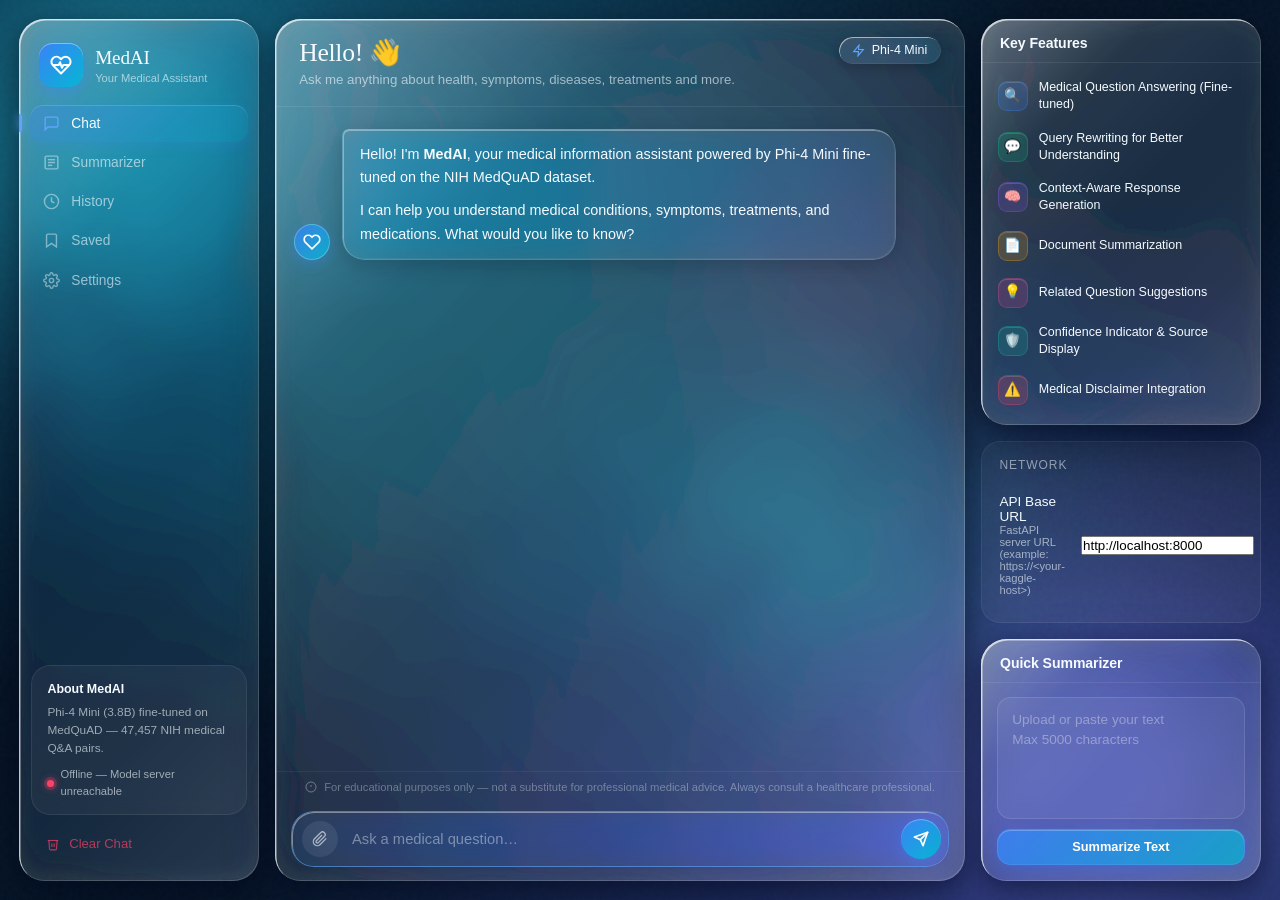
==== index.html @ 7808db63 "Add MedAI medical chatbot frontend & backend Add complete Medical QA chatbot stack: a Flask backend " ====
<!DOCTYPE html>
<html lang="en">
<head>
  <meta charset="UTF-8" />
  <meta name="viewport" content="width=device-width, initial-scale=1.0" />
  <title>MedAI — Medical QA Chatbot</title>

  <link rel="preconnect" href="https://fonts.googleapis.com">
  <link rel="preconnect" href="https://fonts.gstatic.com" crossorigin>

  <link rel="stylesheet" href="styles.css" />
</head>
<body>

  <!-- ═══ ANIMATED BIOLOGY BACKGROUND ═══ -->
  <div class="bio-background">
    <div class="bio-image"></div>
    <div class="bio-gradient"></div>
    <div class="bio-blob bio-blob--1"></div>
    <div class="bio-blob bio-blob--2"></div>
    <div class="bio-blob bio-blob--3"></div>
    <div class="bio-blob bio-blob--4"></div>
    <div class="bio-grain"></div>
  </div>

  <!-- ═══ SVG FILTERS FOR LIQUID GLASS ═══ -->
  <svg class="lg-svg-defs" xmlns="http://www.w3.org/2000/svg">
    <defs>
      <!-- Main liquid glass distortion: heavy refraction at edges -->
      <filter id="lg-distort" x="0%" y="0%" width="100%" height="100%">
        <feTurbulence type="fractalNoise" baseFrequency="0.008 0.008" numOctaves="2" seed="92" result="turbulence"/>
        <feGaussianBlur in="turbulence" stdDeviation="2" result="softMap"/>
        <feDisplacementMap
          in="SourceGraphic" in2="softMap"
          scale="70" xChannelSelector="R" yChannelSelector="G"/>
      </filter>

      <!-- Lighter distortion for smaller cards -->
      <filter id="lg-distort-soft" x="0%" y="0%" width="100%" height="100%">
        <feTurbulence type="fractalNoise" baseFrequency="0.012" numOctaves="2" seed="34" result="turb"/>
        <feGaussianBlur in="turb" stdDeviation="3" result="softMap"/>
        <feDisplacementMap
          in="SourceGraphic" in2="softMap"
          scale="40" xChannelSelector="R" yChannelSelector="G"/>
      </filter>
    </defs>
  </svg>

  <!-- ═══ APP SHELL ═══ -->
  <div class="app">

    <!-- ═══ SIDEBAR ═══ -->
    <aside class="lg-card lg-card--dark sidebar">
      <div class="lg-card__filter"></div>
      <div class="lg-card__tint"></div>
      <div class="lg-card__shine"></div>
      <div class="lg-card__edge"></div>

      <div class="lg-card__content sidebar__inner">
        <div class="sidebar__brand">
          <div class="sidebar__brand-icon">
            <svg viewBox="0 0 24 24" fill="none" stroke="currentColor" stroke-width="2.2" stroke-linecap="round" stroke-linejoin="round">
              <path d="M20.84 4.61a5.5 5.5 0 0 0-7.78 0L12 5.67l-1.06-1.06a5.5 5.5 0 0 0-7.78 7.78l1.06 1.06L12 21.23l7.78-7.78 1.06-1.06a5.5 5.5 0 0 0 0-7.78z"/>
              <path d="M3.5 12h6L11 9l2 6 1.5-3h6"/>
            </svg>
          </div>
          <div class="sidebar__brand-text">
            <div class="sidebar__brand-name">MedAI</div>
            <div class="sidebar__brand-sub">Your Medical Assistant</div>
          </div>
        </div>

        <nav class="sidebar__nav">
          <div class="nav-item active" data-tab="chat">
            <svg viewBox="0 0 24 24" fill="none" stroke="currentColor" stroke-width="2"><path d="M21 15a2 2 0 0 1-2 2H7l-4 4V5a2 2 0 0 1 2-2h14a2 2 0 0 1 2 2z"/></svg>
            <span>Chat</span>
          </div>
          <div class="nav-item" data-tab="summarizer">
            <svg viewBox="0 0 24 24" fill="none" stroke="currentColor" stroke-width="2"><rect x="3" y="3" width="18" height="18" rx="2"/><line x1="7" y1="8" x2="17" y2="8"/><line x1="7" y1="12" x2="17" y2="12"/><line x1="7" y1="16" x2="13" y2="16"/></svg>
            <span>Summarizer</span>
          </div>
          <div class="nav-item" data-tab="history">
            <svg viewBox="0 0 24 24" fill="none" stroke="currentColor" stroke-width="2"><circle cx="12" cy="12" r="10"/><polyline points="12 6 12 12 16 14"/></svg>
            <span>History</span>
          </div>
          <div class="nav-item" data-action="save">
            <svg viewBox="0 0 24 24" fill="none" stroke="currentColor" stroke-width="2"><path d="M19 21l-7-5-7 5V5a2 2 0 0 1 2-2h10a2 2 0 0 1 2 2z"/></svg>
            <span>Saved</span>
          </div>
          <div class="nav-item" data-tab="settings">
            <svg viewBox="0 0 24 24" fill="none" stroke="currentColor" stroke-width="2"><circle cx="12" cy="12" r="3"/><path d="M19.4 15a1.65 1.65 0 0 0 .33 1.82l.06.06a2 2 0 0 1 0 2.83 2 2 0 0 1-2.83 0l-.06-.06a1.65 1.65 0 0 0-1.82-.33 1.65 1.65 0 0 0-1 1.51V21a2 2 0 0 1-2 2 2 2 0 0 1-2-2v-.09A1.65 1.65 0 0 0 9 19.4a1.65 1.65 0 0 0-1.82.33l-.06.06a2 2 0 0 1-2.83 0 2 2 0 0 1 0-2.83l.06-.06a1.65 1.65 0 0 0 .33-1.82 1.65 1.65 0 0 0-1.51-1H3a2 2 0 0 1-2-2 2 2 0 0 1 2-2h.09A1.65 1.65 0 0 0 4.6 9a1.65 1.65 0 0 0-.33-1.82l-.06-.06a2 2 0 0 1 0-2.83 2 2 0 0 1 2.83 0l.06.06a1.65 1.65 0 0 0 1.82.33H9a1.65 1.65 0 0 0 1-1.51V3a2 2 0 0 1 2-2 2 2 0 0 1 2 2v.09a1.65 1.65 0 0 0 1 1.51 1.65 1.65 0 0 0 1.82-.33l.06-.06a2 2 0 0 1 2.83 0 2 2 0 0 1 0 2.83l-.06.06a1.65 1.65 0 0 0-.33 1.82V9a1.65 1.65 0 0 0 1.51 1H21a2 2 0 0 1 2 2 2 2 0 0 1-2 2h-.09a1.65 1.65 0 0 0-1.51 1z"/></svg>
            <span>Settings</span>
          </div>
        </nav>

        <div class="sidebar__about">
          <div class="sidebar__about-title">About MedAI</div>
          <div class="sidebar__about-body">
            Phi-4 Mini (3.8B) fine-tuned on MedQuAD — 47,457 NIH medical Q&amp;A pairs.
          </div>
          <div class="sidebar__status">
            <span class="status-dot" id="status-dot"></span>
            <span id="status-text">Connecting…</span>
          </div>
        </div>

        <button class="sidebar__clear" data-action="clear">
          <svg viewBox="0 0 24 24" fill="none" stroke="currentColor" stroke-width="2"><polyline points="3 6 5 6 21 6"/><path d="M19 6l-1 14a2 2 0 0 1-2 2H8a2 2 0 0 1-2-2L5 6"/><path d="M10 11v6M14 11v6"/></svg>
          <span>Clear Chat</span>
        </button>
      </div>
    </aside>

    <!-- ═══ MAIN CHAT AREA ═══ -->
    <main class="lg-card chat-area">
      <div class="lg-card__filter"></div>
      <div class="lg-card__tint"></div>
      <div class="lg-card__shine"></div>
      <div class="lg-card__edge"></div>

      <div class="lg-card__content tab-panels">

        <!-- CHAT TAB -->
        <section class="tab-panel active" id="tab-chat">
          <header class="chat-header">
            <div class="chat-header__row">
              <div>
                <h1 class="chat-header__title">Hello! <span class="wave">👋</span></h1>
                <p class="chat-header__sub">Ask me anything about health, symptoms, diseases, treatments and more.</p>
              </div>
              <div class="chat-header__model lg-pill">
                <div class="lg-pill__filter"></div>
                <div class="lg-pill__tint"></div>
                <div class="lg-pill__shine"></div>
                <div class="lg-pill__content">
                  <svg viewBox="0 0 24 24" fill="none" stroke="currentColor" stroke-width="2"><polygon points="13 2 3 14 12 14 11 22 21 10 12 10 13 2"/></svg>
                  Phi-4 Mini
                </div>
              </div>
            </div>
          </header>

          <div class="chat-messages" id="chat-messages">
            <div class="msg msg--ai">
              <div class="msg__avatar">
                <svg viewBox="0 0 24 24" fill="none" stroke="currentColor" stroke-width="2.2" stroke-linecap="round" stroke-linejoin="round">
                  <path d="M20.84 4.61a5.5 5.5 0 0 0-7.78 0L12 5.67l-1.06-1.06a5.5 5.5 0 0 0-7.78 7.78l1.06 1.06L12 21.23l7.78-7.78 1.06-1.06a5.5 5.5 0 0 0 0-7.78z"/>
                </svg>
              </div>
              <div class="msg__bubble">
                <div class="msg__bubble-inner">
                  <p>Hello! I'm <strong>MedAI</strong>, your medical information assistant powered by Phi-4 Mini fine-tuned on the NIH MedQuAD dataset.</p>
                  <p>I can help you understand medical conditions, symptoms, treatments, and medications. What would you like to know?</p>
                </div>
              </div>
            </div>
          </div>

          <div class="chat-disclaimer">
            <svg viewBox="0 0 24 24" fill="none" stroke="currentColor" stroke-width="2"><circle cx="12" cy="12" r="10"/><line x1="12" y1="8" x2="12" y2="12"/><line x1="12" y1="16" x2="12.01" y2="16"/></svg>
            For educational purposes only — not a substitute for professional medical advice. Always consult a healthcare professional.
          </div>

          <div class="chat-input-area">
            <div class="lg-input">
              <div class="lg-input__filter"></div>
              <div class="lg-input__tint"></div>
              <div class="lg-input__shine"></div>
              <div class="lg-input__content">
                <button class="attach-btn" title="Attach">
                  <svg viewBox="0 0 24 24" fill="none" stroke="currentColor" stroke-width="2"><path d="M21.44 11.05l-9.19 9.19a6 6 0 0 1-8.49-8.49l9.19-9.19a4 4 0 0 1 5.66 5.66l-9.2 9.19a2 2 0 0 1-2.83-2.83l8.49-8.48"/></svg>
                </button>
                <textarea id="chat-input" rows="1" placeholder="Ask a medical question…"></textarea>
                <button class="send-btn" id="send-btn" title="Send">
                  <svg viewBox="0 0 24 24" fill="none" stroke="currentColor" stroke-width="2.5" stroke-linecap="round" stroke-linejoin="round"><line x1="22" y1="2" x2="11" y2="13"/><polygon points="22 2 15 22 11 13 2 9 22 2"/></svg>
                </button>
              </div>
            </div>
          </div>
        </section>

        <!-- SUMMARIZER TAB -->
        <section class="tab-panel" id="tab-summarizer">
          <header class="chat-header">
            <h1 class="chat-header__title">Document Summarizer</span></h1>
            <p class="chat-header__sub">Paste medical text below and get a concise summary.</p>
          </header>
          <div class="summarizer-body">
            <div class="summarizer-drop">
              <svg viewBox="0 0 24 24" fill="none" stroke="currentColor" stroke-width="1.5"><polyline points="16 16 12 12 8 16"/><line x1="12" y1="12" x2="12" y2="21"/><path d="M20.39 18.39A5 5 0 0 0 18 9h-1.26A8 8 0 1 0 3 16.3"/></svg>
              <p>Paste or type your medical text</p>
              <span>Max 5000 characters</span>
            </div>
            <textarea id="sum-input" rows="8" placeholder="Paste medical text here…"></textarea>
            <button class="sum-btn" id="sum-btn">Summarize Text</button>
            <div class="sum-result" id="sum-result">
              <div class="sum-result__label">Summary</div>
              <div id="sum-result-text"></div>
            </div>
          </div>
        </section>

        <!-- HISTORY TAB -->
        <section class="tab-panel" id="tab-history">
          <header class="chat-header">
            <h1 class="chat-header__title">Chat History</span></h1>
            <p class="chat-header__sub">Your recent medical questions.</p>
          </header>
          <div class="history-panel" id="history-panel">
            <div class="history-empty">No history yet. Ask a question to get started!</div>
          </div>
        </section>

       <section class="tab-panel" id="tab-settings">
  <header class="chat-header">
    <h1 class="chat-header__title">Settings</h1>
    <p class="chat-header__sub">Customize your MedAI experience.</p>
  </header>

  <div class="settings-body">

    <!-- APPEARANCE -->
    <div class="settings-group">
      <div class="settings-group__title">Appearance</div>

      <div class="setting-row">
        <div>
          <div class="setting-label">Theme Mode</div>
          <div class="setting-desc">Light / Dark</div>
        </div>
        <select id="theme-select">
  <option value="dark">Dark</option>
  <option value="light">Light</option>
</select>
      </div>

      <div class="setting-row">
        <div>
          <div class="setting-label">Glass Intensity</div>
          <div class="setting-desc">Adjust blur & transparency</div>
        </div>
        <input type="range" id="glass-slider" min="5" max="40" value="18">
      </div>
    </div>

    <!-- CHAT -->
    <div class="settings-group">
      <div class="settings-group__title">Chat</div>


      <div class="setting-row">
        <div class="setting-label">Show Confidence Score</div>
        <input type="checkbox" id="show-confidence" checked>
      </div>
    </div>

    <!-- MODEL -->
    <div class="settings-group">
      <div class="settings-group__title">Model</div>

      <div class="setting-row">
        <div>
          <div class="setting-label">Model Mode</div>
          <!-- <div class="setting-desc">Demo vs Fine-tuned</div> -->
        </div>
        <select id="model-mode">
          <option>Phi-4 Mini</option>
          <option disabled>Advanced Model (Soon)</option>
        </select>
      </div>
    </div>

    <!-- SYSTEM -->
    <div class="settings-group">
      <div class="settings-group__title">System</div>

      <div class="setting-row">
        <div class="setting-label">Clear Chat History</div>
        <button id="clear-history-btn">Clear</button>
      </div>

      <div class="setting-row">
        <div class="setting-label">Reset Settings</div>
        <button id="reset-settings-btn">Reset</button>
      </div>
    </div>

  </div>
</section>

    </main>

    <!-- ═══ RIGHT PANEL ═══ -->
    <aside class="right-panel">

      <div class="lg-card features-card">
        <div class="lg-card__filter"></div>
        <div class="lg-card__tint"></div>
        <div class="lg-card__shine"></div>
        <div class="lg-card__edge"></div>

        <div class="lg-card__content">
          <div class="card-title">Key Features</div>
          <div class="features-list">
            <div class="feature-item"><div class="feature-icon" style="--c:59,130,246">🔍</div><span>Medical Question Answering (Fine-tuned)</span></div>
            <div class="feature-item"><div class="feature-icon" style="--c:16,185,129">💬</div><span>Query Rewriting for Better Understanding</span></div>
            <div class="feature-item"><div class="feature-icon" style="--c:139,92,246">🧠</div><span>Context-Aware Response Generation</span></div>
            <div class="feature-item"><div class="feature-icon" style="--c:245,158,11">📄</div><span>Document Summarization</span></div>
            <div class="feature-item"><div class="feature-icon" style="--c:236,72,153">💡</div><span>Related Question Suggestions</span></div>
            <div class="feature-item"><div class="feature-icon" style="--c:20,184,166">🛡️</div><span>Confidence Indicator &amp; Source Display</span></div>
            <div class="feature-item"><div class="feature-icon" style="--c:251,66,104">⚠️</div><span>Medical Disclaimer Integration</span></div>
          </div>
        </div>
      </div>

      <!-- NETWORK -->
      <div class="settings-group">
        <div class="settings-group__title">Network</div>

        <div class="setting-row">
          <div>
            <div class="setting-label">API Base URL</div>
            <div class="setting-desc">FastAPI server URL (example: https://&lt;your-kaggle-host&gt;)</div>
          </div>
            <input type="text" id="api-base-input" placeholder="http://localhost:8000">
        </div>
      </div>

      <div class="lg-card summarizer-card">
        <div class="lg-card__filter"></div>
        <div class="lg-card__tint"></div>
        <div class="lg-card__shine"></div>
        <div class="lg-card__edge"></div>

        <div class="lg-card__content">
          <div class="card-title"> Quick Summarizer</div>
          <div class="summarizer-mini">
            <textarea id="right-sum-input" rows="5" placeholder="Upload or paste your text&#10;Max 5000 characters"></textarea>
            <button class="sum-btn sum-btn--small" id="right-sum-btn">Summarize Text</button>
            <div id="right-sum-result" class="sum-result">
              <div class="sum-result__label">Summary</div>
              <div id="right-sum-result-text"></div>
            </div>
          </div>
        </div>
      </div>

    </aside>

  </div>

  <!-- Toast notifications -->
  <div class="toast" id="toast"></div>

  <script src="script.js"></script>
</body>
</html>
---- styles.css ----
/* ═══════════════════════════════════════════════════════════════════════
   MedAI — Liquid Glass Stylesheet (iOS 26 inspired)
   ═══════════════════════════════════════════════════════════════════════ */

/* ───── DESIGN TOKENS ───── */
:root {
  /* Glass surfaces */
  --lg-tint:           rgba(255, 255, 255, 0.10);
  --lg-tint-strong:    rgba(255, 255, 255, 0.18);
  --lg-tint-dark:      rgba(255, 255, 255, 0.06);
  --lg-shine:          rgba(255, 255, 255, 0.65);
  --lg-shine-soft:     rgba(255, 255, 255, 0.35);
  --lg-edge:           rgba(255, 255, 255, 0.18);

  /* Typography */
  --lg-text:        #f5fbff;
  --lg-text-muted:  rgba(245, 251, 255, 0.6);
  --lg-text-faint:  rgba(245, 251, 255, 0.35);

  /* Accents */
  --lg-blue:        #3b82f6;
  --lg-cyan:        #06b6d4;
  --lg-blue-bright: #60a5fa;
  --lg-green:       #34d399;
  --lg-red:         #fb4268;
  --user-bubble:    rgba(59, 130, 246, 0.85);

  /* Geometry */
  --radius-lg: 1.6rem;
  --radius:    1.2rem;
  --radius-sm: 0.85rem;
  --radius-xs: 0.55rem;

   --blur: 10px;

  /* Shadows */
  --shadow-deep: 0 20px 50px rgba(0, 10, 30, 0.45),
                 0 6px 20px  rgba(0, 10, 30, 0.30);
  --shadow:      0 8px 28px  rgba(0, 10, 30, 0.30),
                 0 2px 8px   rgba(0, 10, 30, 0.20);

  /* Fonts */
--font: -apple-system, BlinkMacSystemFont, "San Francisco", "SF Pro Text", "SF Pro Display", "Segoe UI", Roboto, Helvetica, Arial, sans-serif;
--font-display: -apple-system, BlinkMacSystemFont, "SF Pro Display", "Segoe UI", serif;
}

* { box-sizing: border-box; margin: 0; padding: 0; }

html, body { height: 100%; }

body {
  font-family: var(--font);
  color: var(--lg-text);
  overflow: hidden;
  background: #03101e;
  -webkit-font-smoothing: antialiased;
  -moz-osx-font-smoothing: grayscale;
  display: flex;
  align-items: center;
  justify-content: center;
  padding: 1.2rem;
}

.lg-svg-defs { position: absolute; width: 0; height: 0; }

/* ═══════════════════════════════════════════════════════════════════════
   ANIMATED BIOLOGY BACKGROUND
   ═══════════════════════════════════════════════════════════════════════ */
.bio-background {
  position: fixed;
  inset: 0;
  z-index: -1;
  overflow: hidden;
}

/* Real biology image (DNA / microscopy) */
.bio-image {
  position: absolute; inset: -5%;
  background: url("https://images.unsplash.com/photo-1532187863486-abf9dbad1b69?q=80&w=2940&auto=format&fit=crop") center/cover no-repeat;
  filter: blur(2px) saturate(1.1) brightness(0.55);
  animation: bio-pan 30s ease-in-out infinite alternate;
  opacity: 0.85;
}

/* Multi-tone medical gradient overlay */
.bio-gradient {
  position: absolute; inset: 0;
  background:
    radial-gradient(ellipse at 20% 10%, rgba(34, 197, 246, 0.35), transparent 55%),
    radial-gradient(ellipse at 80% 90%, rgba(99, 102, 241, 0.40), transparent 55%),
    radial-gradient(ellipse at 50% 50%, rgba(20, 184, 166, 0.18), transparent 65%),
    linear-gradient(135deg, rgba(2, 14, 32, 0.55) 0%, rgba(5, 24, 50, 0.30) 50%, rgba(8, 30, 60, 0.55) 100%);
  mix-blend-mode: normal;
}

/* Floating bio-blobs (cells / molecules) */
.bio-blob {
  position: absolute;
  border-radius: 50%;
  filter: blur(80px);
  opacity: 0.55;
  mix-blend-mode: screen;
  will-change: transform;
}
.bio-blob--1 {
  width: 480px; height: 480px;
  background: radial-gradient(circle, #22d3ee 0%, transparent 70%);
  top: -10%; left: -10%;
  animation: blob-drift-1 22s ease-in-out infinite alternate;
}
.bio-blob--2 {
  width: 520px; height: 520px;
  background: radial-gradient(circle, #6366f1 0%, transparent 70%);
  bottom: -15%; right: -8%;
  animation: blob-drift-2 28s ease-in-out infinite alternate;
}
.bio-blob--3 {
  width: 360px; height: 360px;
  background: radial-gradient(circle, #14b8a6 0%, transparent 70%);
  top: 40%; left: 50%;
  animation: blob-drift-3 25s ease-in-out infinite alternate;
}
.bio-blob--4 {
  width: 280px; height: 280px;
  background: radial-gradient(circle, #ec4899 0%, transparent 70%);
  top: 15%; right: 25%;
  animation: blob-drift-4 32s ease-in-out infinite alternate;
  opacity: 0.35;
}

/* Subtle film grain */
.bio-grain {
  position: absolute; inset: 0;
  background-image: url("data:image/svg+xml;utf8,<svg xmlns='http://www.w3.org/2000/svg' viewBox='0 0 200 200'><filter id='n'><feTurbulence type='fractalNoise' baseFrequency='0.9' numOctaves='3'/><feColorMatrix values='0 0 0 0 1  0 0 0 0 1  0 0 0 0 1  0 0 0 0.4 0'/></filter><rect width='100%' height='100%' filter='url(%23n)'/></svg>");
  opacity: 0.10;
  mix-blend-mode: overlay;
  pointer-events: none;
}

/* Background animations */
@keyframes bio-pan {
  0%   { transform: scale(1.05) translate(0, 0); }
  50%  { transform: scale(1.10) translate(-2%, -1%); }
  100% { transform: scale(1.05) translate(2%, 1%); }
}
@keyframes blob-drift-1 {
  0%, 100% { transform: translate(0, 0) scale(1); }
  50%      { transform: translate(40vw, 30vh) scale(1.15); }
}
@keyframes blob-drift-2 {
  0%, 100% { transform: translate(0, 0) scale(1); }
  50%      { transform: translate(-30vw, -25vh) scale(0.85); }
}
@keyframes blob-drift-3 {
  0%, 100% { transform: translate(-50%, -50%) scale(1); }
  50%      { transform: translate(-30%, -70%) scale(1.2); }
}
@keyframes blob-drift-4 {
  0%, 100% { transform: translate(0, 0) scale(1); }
  50%      { transform: translate(-25vw, 35vh) scale(1.3); }
}

/* ═══════════════════════════════════════════════════════════════════════
   LIQUID GLASS PRIMITIVE — iOS 26 Style
   ═══════════════════════════════════════════════════════════════════════ */

/* Main glass card */
.lg-card {
  position: relative;
  border-radius: var(--radius-lg);
  isolation: isolate;
  box-shadow: var(--shadow-deep);
  transition: box-shadow .35s ease, transform .35s ease;
}

/* Layer 1: Refraction (backdrop-filter + SVG distortion) */
.lg-card__filter {
  position: absolute;
  inset: 0;
  z-index: 0;
  border-radius: inherit;
  overflow: hidden;
  backdrop-filter: blur(var(--blur)) saturate(120%);
  -webkit-backdrop-filter: blur(var(--blur)) saturate(120%);
  filter: url(#lg-distort);
}

/* Layer 2: Frosted tint */
.lg-card__tint {
  position: absolute;
  inset: 0;
  z-index: 1;
  border-radius: inherit;
  background: var(--lg-tint);
}

/* Layer 3: Specular highlight (the "wet" look) — top-left bright edge */
.lg-card__shine {
  position: absolute;
  inset: 0;
  z-index: 2;
  border-radius: inherit;
  pointer-events: none;
  box-shadow:
    inset  1.5px 1.5px 0    var(--lg-shine),
    inset -1px  -1px  0    rgba(255, 255, 255, 0.10),
    inset  0    0    25px  rgba(255, 255, 255, 0.08);
}
.lg-card__shine::before {
  content: '';
  position: absolute;
  inset: 0;
  border-radius: inherit;
  background: linear-gradient(
    135deg,
    rgba(255, 255, 255, 0.30) 0%,
    rgba(255, 255, 255, 0.05) 25%,
    transparent              50%,
    rgba(255, 255, 255, 0.02) 75%,
    rgba(255, 255, 255, 0.10) 100%
  );
  mix-blend-mode: overlay;
  pointer-events: none;
}

/* Layer 4: Hairline edge */
.lg-card__edge {
  position: absolute;
  inset: 0;
  z-index: 3;
  border-radius: inherit;
  pointer-events: none;
  border: 1px solid var(--lg-edge);
  border-top-color: rgba(255, 255, 255, 0.30);
  border-left-color: rgba(255, 255, 255, 0.22);
  border-right-color: rgba(255, 255, 255, 0.10);
  border-bottom-color: rgba(255, 255, 255, 0.08);
}

/* Layer 5: Content goes on top */
.lg-card__content {
  position: relative;
  z-index: 4;
  height: 100%;
  width: 100%;
}

/* Dark variant — sidebar */
.lg-card--dark .lg-card__tint  { background: var(--lg-tint-dark); }
.lg-card--dark .lg-card__filter {
  backdrop-filter: blur(var(--blur)) saturate(140%);
  -webkit-backdrop-filter: blur(var(--blur)) saturate(140%);
}

/* ───── Pill-shaped glass (model badge, etc.) ───── */
.lg-pill {
  position: relative;
  display: inline-flex;
  border-radius: 100px;
  isolation: isolate;
  overflow: hidden;
  box-shadow: 0 4px 12px rgba(0, 0, 0, 0.20);
}
.lg-pill__filter {
  position: absolute; inset: 0; z-index: 0;
  border-radius: inherit;
  backdrop-filter: blur(calc(var(--blur) * 1.4)) saturate(170%);
  -webkit-backdrop-filter: blur(calc(var(--blur) * 1.4)) saturate(170%);
  filter: url(#lg-distort-soft);
}
.lg-pill__tint   { position: absolute; inset: 0; z-index: 1; border-radius: inherit; background: var(--lg-tint); }
.lg-pill__shine  {
  position: absolute; inset: 0; z-index: 2; border-radius: inherit;
  pointer-events: none;
  box-shadow:
    inset  1px  1px  0 rgba(255, 255, 255, 0.55),
    inset -1px -1px 0 rgba(255, 255, 255, 0.06);
}
.lg-pill__content {
  position: relative; z-index: 3;
  display: flex; align-items: center; gap: 0.4rem;
  padding: 0.4rem 0.85rem;
  font-size: 0.78rem; font-weight: 500;
}
.lg-pill__content svg { width: 13px; height: 13px; color: var(--lg-blue-bright); }

/* ───── Input field with glass ───── */
.lg-input {
  position: relative;
  border-radius: 1.4rem;
  isolation: isolate;
  overflow: hidden;
}
.lg-input__filter {
  position: absolute; inset: 0; z-index: 0; border-radius: inherit;
  backdrop-filter: blur(var(--blur)) saturate(160%);
  -webkit-backdrop-filter: blur(var(--blur)) saturate(160%);
}
.lg-input__tint   { position: absolute; inset: 0; z-index: 1; border-radius: inherit; background: rgba(255,255,255,0.06); }
.lg-input__shine  {
  position: absolute; inset: 0; z-index: 2; border-radius: inherit;
  pointer-events: none;
  border: 1px solid rgba(255, 255, 255, 0.15);
  border-top-color: rgba(255, 255, 255, 0.30);
  box-shadow:
    inset  1px  1px  0 rgba(255, 255, 255, 0.30),
    inset -1px -1px 0 rgba(255, 255, 255, 0.05);
}
.lg-input__content {
  position: relative; z-index: 3;
  display: flex; align-items: flex-end; gap: 0.6rem;
  padding: 0.5rem 0.5rem 0.5rem 0.7rem;
}
.lg-input:focus-within .lg-input__shine {
  border-color: rgba(96, 165, 250, 0.6);
  box-shadow:
    inset  1px  1px  0 rgba(255, 255, 255, 0.40),
    0      0    0    3px rgba(59, 130, 246, 0.18);
}

/* ═══════════════════════════════════════════════════════════════════════
   APP LAYOUT
   ═══════════════════════════════════════════════════════════════════════ */
.app {
  display: grid;
  grid-template-columns: 240px 1fr 280px;
  gap: 1rem;
  width: 100%;
  max-width: 1280px;
  height: calc(100vh - 2.4rem);
}

/* ═══════════════════════════════════════════════════════════════════════
   SIDEBAR
   ═══════════════════════════════════════════════════════════════════════ */
.sidebar { display: flex; flex-direction: column; }
.sidebar__inner {
  display: flex; flex-direction: column;
  height: 100%; padding: 0.5rem 0;
}

.sidebar__brand {
  display: flex; align-items: center; gap: 0.75rem;
  padding: 1rem 1.25rem 1.1rem;
}
.sidebar__brand-icon {
  width: 44px; height: 44px;
  border-radius: 14px;
  background: linear-gradient(135deg, #3b82f6 0%, #06b6d4 100%);
  display: flex; align-items: center; justify-content: center;
  color: white; flex-shrink: 0;
  box-shadow:
    0 6px 16px rgba(59, 130, 246, 0.45),
    inset 0 1px 0 rgba(255, 255, 255, 0.4);
}
.sidebar__brand-icon svg { width: 22px; height: 22px; }
.sidebar__brand-text { line-height: 1.25; }
.sidebar__brand-name {
  font-family: var(--font-display);
  font-size: 1.2rem;
  font-weight: 400;
  letter-spacing: -0.01em;
}
.sidebar__brand-sub {
  font-size: 0.7rem;
  color: var(--lg-text-muted);
  margin-top: 0.05rem;
}

.sidebar__nav {
  display: flex; flex-direction: column; gap: 0.15rem;
  padding: 0 0.7rem;
}
.nav-item {
  display: flex; align-items: center; gap: 0.7rem;
  padding: 0.62rem 0.8rem;
  border-radius: var(--radius-sm);
  font-size: 0.86rem; font-weight: 500;
  color: var(--lg-text-muted);
  cursor: pointer; user-select: none;
  transition: all .25s ease;
  position: relative;
}
.nav-item svg { width: 17px; height: 17px; flex-shrink: 0; opacity: 0.75; }
.nav-item:hover {
  background: rgba(255, 255, 255, 0.06);
  color: var(--lg-text);
}
.nav-item:hover svg { opacity: 1; }

.nav-item.active {
  background: linear-gradient(135deg,
    rgba(59, 130, 246, 0.30),
    rgba(6, 182, 212, 0.20));
  color: var(--lg-text);
  box-shadow:
    inset 0 1px 0 rgba(255, 255, 255, 0.15),
    0 4px 12px rgba(59, 130, 246, 0.20);
}
.nav-item.active svg { opacity: 1; color: var(--lg-blue-bright); }
.nav-item.active::before {
  content: '';
  position: absolute;
  left: -0.7rem; top: 25%; height: 50%; width: 3px;
  background: var(--lg-blue-bright);
  border-radius: 0 3px 3px 0;
  box-shadow: 0 0 8px var(--lg-blue-bright);
}

.sidebar__about {
  margin: auto 0.75rem 0.75rem;
  padding: 0.85rem 0.95rem;
  border-radius: var(--radius);
  background: rgba(255, 255, 255, 0.05);
  border: 1px solid rgba(255, 255, 255, 0.08);
  font-size: 0.74rem;
  line-height: 1.5;
  color: var(--lg-text-muted);
  backdrop-filter: blur(8px);
}
.sidebar__about-title {
  font-size: 0.78rem; font-weight: 600;
  color: var(--lg-text);
  margin-bottom: 0.35rem;
}
.sidebar__status {
  display: inline-flex; align-items: center; gap: 0.4rem;
  margin-top: 0.55rem; font-size: 0.7rem;
}

.status-dot {
  width: 7px; height: 7px;
  border-radius: 50%;
  background: var(--lg-green);
  box-shadow: 0 0 8px var(--lg-green), 0 0 0 3px rgba(52, 211, 153, 0.18);
  animation: pulse-dot 2s ease-in-out infinite;
}
.status-dot.offline {
  background: var(--lg-red);
  box-shadow: 0 0 8px var(--lg-red), 0 0 0 3px rgba(251, 66, 104, 0.18);
  animation: none;
}
@keyframes pulse-dot {
  0%, 100% { opacity: 1;   transform: scale(1); }
  50%      { opacity: 0.6; transform: scale(0.8); }
}

.sidebar__clear {
  margin: 0 0.75rem 0.75rem;
  padding: 0.6rem 0.9rem;
  border: none; background: transparent;
  border-radius: var(--radius-sm);
  display: flex; align-items: center; gap: 0.6rem;
  font-family: inherit; font-size: 0.82rem; font-weight: 500;
  color: rgba(251, 66, 104, 0.7);
  cursor: pointer;
  transition: all .25s ease;
}
.sidebar__clear svg { width: 14px; height: 14px; }
.sidebar__clear:hover {
  background: rgba(251, 66, 104, 0.10);
  color: var(--lg-red);
}

/* ═══════════════════════════════════════════════════════════════════════
   CHAT AREA
   ═══════════════════════════════════════════════════════════════════════ */
.chat-area      { display: flex; flex-direction: column; min-height: 0; }
.tab-panels     { display: flex; flex-direction: column; min-height: 0; }
.tab-panel      { display: none; flex-direction: column; flex: 1; min-height: 0; }
.tab-panel.active { display: flex; }

/* Header */
.chat-header {
  padding: 1.1rem 1.5rem 1rem;
  border-bottom: 1px solid rgba(255, 255, 255, 0.08);
}
.chat-header__row { display: flex; align-items: flex-start; }
.chat-header__title {
  font-family: var(--font-display);
  font-size: 1.6rem;
  font-weight: 400;
  letter-spacing: -0.01em;
}
.chat-header__title .italic { font-style: italic; }
.chat-header__title .wave   { display: inline-block; animation: wave-hand 2.5s ease-in-out infinite; transform-origin: 70% 70%; }
@keyframes wave-hand {
  0%, 60%, 100% { transform: rotate(0deg); }
  10%, 30%      { transform: rotate(-12deg); }
  20%           { transform: rotate(14deg); }
}
.chat-header__sub {
  font-size: 0.83rem;
  color: var(--lg-text-muted);
  margin-top: 0.2rem;
  line-height: 1.4;
}
.chat-header__model { margin-left: auto; }

/* Messages */
.chat-messages {
  flex: 1;
  overflow-y: auto;
  padding: 1.4rem 1.2rem 0.5rem;
  display: flex; flex-direction: column; gap: 1.2rem;
  scrollbar-width: thin;
  scrollbar-color: rgba(255, 255, 255, 0.15) transparent;
}
.chat-messages::-webkit-scrollbar       { width: 4px; }
.chat-messages::-webkit-scrollbar-thumb { background: rgba(255, 255, 255, 0.15); border-radius: 4px; }

.msg {
  display: flex;
  gap: 0.75rem;
  animation: msg-in 0.4s cubic-bezier(0.34, 1.56, 0.64, 1) both;
}
@keyframes msg-in {
  from { opacity: 0; transform: translateY(10px) scale(0.97); }
  to   { opacity: 1; transform: none; }
}

.msg__avatar {
  width: 36px; height: 36px;
  border-radius: 50%;
  flex-shrink: 0;
  display: flex; align-items: center; justify-content: center;
  align-self: flex-end;
  background: linear-gradient(135deg, rgba(59,130,246,0.85), rgba(6,182,212,0.85));
  border: 1.5px solid rgba(255, 255, 255, 0.25);
  color: white;
  box-shadow: 0 4px 12px rgba(59, 130, 246, 0.35);
}
.msg__avatar svg { width: 18px; height: 18px; }

/* AI bubble — frosted glass */
.msg--ai .msg__bubble {
  position: relative;
  border-radius: 0.4rem 1.4rem 1.4rem 1.4rem;
  isolation: isolate;
  overflow: hidden;
  max-width: 85%;
  box-shadow: 0 6px 20px rgba(0, 10, 30, 0.20);
}
.msg--ai .msg__bubble::before {
  content: '';
  position: absolute; inset: 0;
  z-index: 0; border-radius: inherit;
  backdrop-filter: blur(calc(var(--blur) * 1.6)) saturate(170%);
  -webkit-backdrop-filter: blur(calc(var(--blur) * 1.6)) saturate(170%);
  background: rgba(255, 255, 255, 0.10);
}
.msg--ai .msg__bubble::after {
  content: '';
  position: absolute; inset: 0;
  z-index: 1; border-radius: inherit;
  pointer-events: none;
  border: 1px solid rgba(255, 255, 255, 0.15);
  border-top-color: rgba(255, 255, 255, 0.30);
  box-shadow:
    inset  1px  1px 0 rgba(255, 255, 255, 0.35),
    inset -1px -1px 0 rgba(255, 255, 255, 0.05);
}
.msg__bubble-inner {
  position: relative; z-index: 2;
  padding: 0.85rem 1.1rem;
}

/* User bubble — solid blue */
.msg--user { flex-direction: row-reverse; }
.msg--user .msg__bubble {
  max-width: 75%;
  background: linear-gradient(135deg, var(--user-bubble) 0%, rgba(37, 99, 235, 0.85) 100%);
  border-radius: 1.4rem 0.4rem 1.4rem 1.4rem;
  padding: 0.85rem 1.1rem;
  box-shadow:
    0 6px 20px rgba(59, 130, 246, 0.35),
    inset 0 1px 0 rgba(255, 255, 255, 0.25);
}
.msg--user .msg__bubble p { font-weight: 500; color: white; }

.msg__bubble p { font-size: 0.9rem; line-height: 1.65; }
.msg__bubble p + p { margin-top: 0.55rem; }
.msg__bubble strong { font-weight: 600; }
.msg__bubble ul { padding-left: 1.2rem; margin: 0.5rem 0; list-style: none; }
.msg__bubble ul li { font-size: 0.9rem; line-height: 1.7; position: relative; padding-left: 1rem; }
.msg__bubble ul li::before {
  content: '';
  position: absolute; left: 0; top: 0.65em;
  width: 5px; height: 5px;
  background: var(--lg-blue-bright); border-radius: 50%;
}

/* Meta bar inside AI bubble */
.msg__meta {
  position: relative; z-index: 2;
  display: flex; align-items: center; gap: 1rem; flex-wrap: wrap;
  padding: 0.6rem 1.1rem 0.7rem;
  border-top: 1px solid rgba(255, 255, 255, 0.10);
  font-size: 0.72rem;
  color: var(--lg-text-muted);
}
.msg__confidence { display: flex; align-items: center; gap: 0.4rem; }
.conf-icon  svg  { width: 14px; height: 14px; }
.conf-high       { color: var(--lg-green); }
.conf-mid        { color: #fbbf24; }
.conf-low        { color: var(--lg-red); }
.msg__source     { display: flex; align-items: center; gap: 0.35rem; margin-left: auto; }
.msg__source svg { width: 13px; height: 13px; color: var(--lg-blue-bright); }
.msg__copy {
  background: transparent; border: none; color: inherit;
  cursor: pointer; padding: 0.25rem 0.4rem;
  border-radius: 6px;
  transition: background .2s;
}
.msg__copy:hover { background: rgba(255, 255, 255, 0.10); color: var(--lg-text); }
.msg__copy svg   { width: 13px; height: 13px; display: block; }

/* Related questions */
.related-box {
  position: relative; z-index: 2;
  border-top: 1px solid rgba(255, 255, 255, 0.10);
  padding: 0.7rem 1.1rem 0.85rem;
}
.related-box__title {
  font-size: 0.7rem;
  color: var(--lg-text-muted);
  margin-bottom: 0.55rem;
  display: flex; align-items: center; gap: 0.4rem;
  text-transform: uppercase;
  letter-spacing: 0.06em;
  font-weight: 600;
}
.related-box__title svg { width: 12px; height: 12px; color: var(--lg-blue-bright); }
.related-pills { display: flex; flex-wrap: wrap; gap: 0.4rem; }
.related-pill {
  padding: 0.32rem 0.85rem;
  border-radius: 100px;
  background: rgba(59, 130, 246, 0.18);
  border: 1px solid rgba(96, 165, 250, 0.30);
  font-size: 0.74rem; font-family: inherit; font-weight: 500;
  cursor: pointer;
  display: inline-flex; align-items: center; gap: 0.35rem;
  color: var(--lg-text);
  transition: all .25s ease;
}
.related-pill:hover {
  background: rgba(59, 130, 246, 0.32);
  border-color: rgba(96, 165, 250, 0.55);
  transform: translateY(-1px);
  box-shadow: 0 4px 10px rgba(59, 130, 246, 0.25);
}
.related-pill svg { width: 10px; height: 10px; opacity: 0.65; }

/* Typing indicator */
.typing-bubble { padding: 1rem 1.2rem; }
.typing-dots { display: flex; gap: 5px; }
.typing-dots span {
  width: 8px; height: 8px; border-radius: 50%;
  background: rgba(255, 255, 255, 0.55);
  animation: bounce 1.2s ease-in-out infinite;
}
.typing-dots span:nth-child(2) { animation-delay: 0.2s; }
.typing-dots span:nth-child(3) { animation-delay: 0.4s; }
@keyframes bounce {
  0%, 60%, 100% { transform: translateY(0); opacity: 0.5; }
  30%           { transform: translateY(-7px); opacity: 1; }
}

/* Disclaimer */
.chat-disclaimer {
  display: flex; align-items: center; justify-content: center; gap: 0.45rem;
  padding: 0.55rem 1rem 0.65rem;
  font-size: 0.7rem;
  color: var(--lg-text-faint);
  text-align: center;
  border-top: 1px solid rgba(255, 255, 255, 0.06);
}
.chat-disclaimer svg { width: 12px; height: 12px; flex-shrink: 0; }

/* Input bar */
.chat-input-area { padding: 0.5rem 1rem 0.85rem; }

textarea#chat-input {
  flex: 1;
  background: transparent; border: none; outline: none;
  color: var(--lg-text);
  font-family: var(--font); font-size: 0.92rem;
  line-height: 1.5;
  resize: none;
  padding: 0.55rem 0.25rem;
  min-height: 36px; max-height: 120px;
}
textarea#chat-input::placeholder { color: rgba(255, 255, 255, 0.4); }

.attach-btn,
.send-btn {
  border: none; cursor: pointer;
  display: flex; align-items: center; justify-content: center;
  flex-shrink: 0;
  transition: all .25s ease;
  font-family: inherit;
}
.attach-btn {
  width: 36px; height: 36px;
  border-radius: 50%;
  background: rgba(255, 255, 255, 0.08);
  color: var(--lg-text-muted);
  align-self: center;
}
.attach-btn:hover { background: rgba(255, 255, 255, 0.16); color: var(--lg-text); }
.attach-btn svg   { width: 16px; height: 16px; }

.send-btn {
  width: 40px; height: 40px;
  border-radius: 50%;
  background: linear-gradient(135deg, #3b82f6 0%, #06b6d4 100%);
  color: white;
  box-shadow:
    0 4px 14px rgba(59, 130, 246, 0.40),
    inset 0 1px 0 rgba(255, 255, 255, 0.30);
  align-self: center;
}
.send-btn:hover:not(:disabled) {
  transform: scale(1.08);
  box-shadow:
    0 6px 18px rgba(59, 130, 246, 0.55),
    inset 0 1px 0 rgba(255, 255, 255, 0.30);
}
.send-btn:disabled { opacity: 0.4; cursor: not-allowed; transform: none; }
.send-btn svg      { width: 16px; height: 16px; }

/* ═══════════════════════════════════════════════════════════════════════
   SUMMARIZER TAB
   ═══════════════════════════════════════════════════════════════════════ */
.summarizer-body {
  flex: 1; min-height: 0;
  display: flex; flex-direction: column;
  padding: 1.2rem 1.4rem 1.4rem;
  gap: 0.9rem;
  overflow-y: auto;
}
.summarizer-drop {
  border: 2px dashed rgba(255, 255, 255, 0.18);
  border-radius: var(--radius);
  padding: 1.4rem 1rem;
  text-align: center;
  cursor: pointer;
  transition: all .25s ease;
  background: rgba(255, 255, 255, 0.02);
}
.summarizer-drop:hover {
  border-color: rgba(96, 165, 250, 0.5);
  background: rgba(59, 130, 246, 0.08);
}
.summarizer-drop svg {
  width: 38px; height: 38px;
  color: var(--lg-blue-bright);
  margin: 0 auto 0.5rem;
  display: block;
}
.summarizer-drop p {
  font-size: 0.85rem;
  color: var(--lg-text);
  margin-bottom: 0.2rem;
}
.summarizer-drop span {
  font-size: 0.72rem;
  color: var(--lg-text-faint);
}

textarea#sum-input,
textarea#right-sum-input {
  width: 100%;
  resize: none;
  background: rgba(255, 255, 255, 0.06);
  border: 1px solid rgba(255, 255, 255, 0.12);
  border-radius: var(--radius-sm);
  padding: 0.75rem 0.9rem;
  color: var(--lg-text);
  font-family: var(--font);
  font-size: 0.85rem;
  line-height: 1.5;
  outline: none;
  transition: all .2s ease;
  backdrop-filter: blur(8px);
}
textarea#sum-input::placeholder,
textarea#right-sum-input::placeholder { color: rgba(255, 255, 255, 0.35); }
textarea#sum-input:focus,
textarea#right-sum-input:focus {
  border-color: rgba(96, 165, 250, 0.5);
  background: rgba(255, 255, 255, 0.10);
  box-shadow: 0 0 0 3px rgba(59, 130, 246, 0.15);
}

.sum-btn {
  width: 100%;
  padding: 0.75rem;
  border-radius: var(--radius-sm);
  background: linear-gradient(135deg, rgba(59, 130, 246, 0.85) 0%, rgba(6, 182, 212, 0.75) 100%);
  border: 1px solid rgba(96, 165, 250, 0.30);
  color: white;
  font-family: var(--font);
  font-size: 0.85rem;
  font-weight: 600;
  cursor: pointer;
  transition: all .25s ease;
  box-shadow:
    0 4px 14px rgba(59, 130, 246, 0.30),
    inset 0 1px 0 rgba(255, 255, 255, 0.25);
}
.sum-btn:hover:not(:disabled) {
  transform: translateY(-1px);
  box-shadow:
    0 6px 18px rgba(59, 130, 246, 0.45),
    inset 0 1px 0 rgba(255, 255, 255, 0.25);
}
.sum-btn:disabled { opacity: 0.55; cursor: not-allowed; }
.sum-btn--small   { padding: 0.6rem; font-size: 0.8rem; }

.sum-result {
  padding: 0.85rem 1rem;
  background: rgba(255, 255, 255, 0.06);
  border: 1px solid rgba(255, 255, 255, 0.10);
  border-radius: var(--radius-sm);
  font-size: 0.82rem;
  line-height: 1.6;
  color: rgba(255, 255, 255, 0.92);
  backdrop-filter: blur(8px);
  display: none;
  max-height: 240px;
  overflow-y: auto;
}
.sum-result.visible { display: block; animation: msg-in 0.35s ease both; }
.sum-result__label {
  font-size: 0.68rem;
  font-weight: 700;
  color: var(--lg-blue-bright);
  margin-bottom: 0.4rem;
  text-transform: uppercase;
  letter-spacing: 0.08em;
}

/* ═══════════════════════════════════════════════════════════════════════
   HISTORY TAB
   ═══════════════════════════════════════════════════════════════════════ */
.history-panel {
  flex: 1; min-height: 0;
  padding: 1rem 1.2rem;
  overflow-y: auto;
  display: flex; flex-direction: column; gap: 0.5rem;
}
.history-empty {
  text-align: center;
  color: var(--lg-text-muted);
  font-size: 0.85rem;
  padding: 3rem 1rem;
}
.history-item {
  padding: 0.75rem 0.95rem;
  border-radius: var(--radius-sm);
  background: rgba(255, 255, 255, 0.05);
  border: 1px solid rgba(255, 255, 255, 0.08);
  cursor: pointer;
  font-size: 0.82rem;
  line-height: 1.45;
  transition: all .2s ease;
}
.history-item:hover {
  background: rgba(255, 255, 255, 0.10);
  border-color: rgba(255, 255, 255, 0.16);
  transform: translateX(2px);
}
.history-item__q { font-weight: 600; margin-bottom: 0.25rem; }
.history-item__a {
  color: var(--lg-text-muted);
  display: -webkit-box;
  -webkit-line-clamp: 2;
  -webkit-box-orient: vertical;
  overflow: hidden;
}

/* SETTINGS UPGRADE */
.settings-body {
  padding: 1.5rem;
  display: flex;
  flex-direction: column;
  gap: 1.5rem;
  overflow-y: auto;
}

.settings-group {
  background: rgba(255,255,255,0.05);
  border: 1px solid rgba(255,255,255,0.08);
  border-radius: var(--radius);
  padding: 1rem 1.1rem;
}

.settings-group__title {
  font-size: 0.75rem;
  letter-spacing: 0.08em;
  text-transform: uppercase;
  color: var(--lg-text-muted);
  margin-bottom: 0.8rem;
}

.setting-row {
  display: flex;
  justify-content: space-between;
  align-items: center;
  padding: 0.6rem 0;
  gap: 1rem;
}

.setting-label {
  font-size: 0.85rem;
}

.setting-desc {
  font-size: 0.7rem;
  color: var(--lg-text-muted);
}

/* MATCH BUTTON FONT */
.setting-row select {
  font-family: var(--font);
  font-size: 0.78rem;   /* same as buttons */
  font-weight: 500;

  padding: 0.35rem 0.7rem; /* match button spacing */

  border-radius: var(--radius-sm);
}

.setting-row select,
.setting-row input[type="range"] {
  background: rgba(255,255,255,0.08);
  border: 1px solid rgba(255,255,255,0.15);
  border-radius: 8px;
  padding: 0.3rem 0.6rem;
  color: var(--lg-text); ;
}

.setting-row button {
  position: relative;
  display: inline-flex;
  align-items: center;
  justify-content: center;

  padding: 0.35rem 0.85rem;
  border-radius: 0.40rem;

  font-size: 0.75rem;
  font-weight: 500;
  font-family: var(--font);

  color: var(--lg-text);

  background: rgba(255,255,255,0.08);
  border: 1px solid rgba(255,255,255,0.15);

  backdrop-filter: blur(14px) saturate(160%);
  -webkit-backdrop-filter: blur(14px) saturate(160%);

  cursor: pointer;
  transition: all 0.25s ease;
}
/* Hover effect (same as sidebar) */
.setting-row button:hover {
  background: rgba(251, 66, 104, 0.10);
  color: var(--lg-red);
}

/* Dropdown options (the list) */
.setting-row select option {
  background-color: #0f172a; /* dark blue/gray */
  color: #f5fbff;            /* your text color */
}

/* When option is selected */
.setting-row select option:checked {
  background-color: #3f4b6c; /* subtle blue highlight */
  color: white;
}

/* ═══════════════════════════════════════════════════════════════════════
   RIGHT PANEL
   ═══════════════════════════════════════════════════════════════════════ */
.right-panel { display: flex; flex-direction: column; gap: 1rem; min-height: 0; }

.features-card  { flex-shrink: 0; }
.summarizer-card {
  flex: 1; min-height: 0;
  display: flex; flex-direction: column;
}
.summarizer-card .lg-card__content { display: flex; flex-direction: column; }

.card-title {
  font-size: 0.88rem; font-weight: 600;
  padding: 1rem 1.2rem 0.7rem;
  border-bottom: 1px solid rgba(255, 255, 255, 0.08);
  letter-spacing: -0.005em;
}

.features-list {
  padding: 0.7rem 0.9rem 0.95rem;
  display: flex; flex-direction: column; gap: 0.45rem;
}
.feature-item {
  display: flex; align-items: center; gap: 0.7rem;
  padding: 0.3rem 0.15rem;
  font-size: 0.78rem; line-height: 1.35;
   color: var(--lg-text);
}
.feature-icon {
  width: 30px; height: 30px;
  border-radius: 9px;
  display: flex; align-items: center; justify-content: center;
  flex-shrink: 0;
  font-size: 0.85rem;
  background: rgba(var(--c), 0.18);
  border: 1px solid rgba(var(--c), 0.30);
  box-shadow: inset 0 1px 0 rgba(255, 255, 255, 0.15);
}

.summarizer-mini {
  flex: 1; min-height: 0;
  padding: 0.85rem 1rem 1rem;
  display: flex; flex-direction: column; gap: 0.6rem;
}
.summarizer-mini textarea { flex: 1; min-height: 80px; }

/* ☀️ LIGHT MODE */
body.light {
  background: #f4f7fb;
  color: #1e293b;

  --lg-text: #1e293b;
  --lg-text-muted: rgba(30,41,59,0.6);
  --lg-text-faint: rgba(30,41,59,0.35);

  --lg-tint: rgba(255, 255, 255, 0.406);
  --lg-tint-dark: rgba(255,255,255,0.4);
  --lg-edge: rgba(0,0,0,0.08);
}

/* soften glass */
body.light .lg-card__shine {
  box-shadow:
    inset 1px 1px 0 rgba(255,255,255,0.8),
    inset -1px -1px 0 rgba(0,0,0,0.05);
}
/* ☀️ LIGHT MODE — Active sidebar icon darker blue */
body.light .nav-item.active svg {
  color: #2563eb; /* deeper blue */
}

body.light #chat-input::placeholder {
  color: rgba(30, 41, 59, 0.45);
}

body.light #sum-input::placeholder,
body.light #right-sum-input::placeholder {
  color: rgba(30, 41, 59, 0.45);
}

/* ═══════════════════════════════════════════════════════════════════════
   TOAST
   ═══════════════════════════════════════════════════════════════════════ */
.toast {
  position: fixed;
  bottom: 1.5rem; left: 50%;
  transform: translateX(-50%) translateY(20px);
  background: rgba(20, 30, 50, 0.85);
  backdrop-filter: blur(20px) saturate(180%);
  -webkit-backdrop-filter: blur(20px) saturate(180%);
  border: 1px solid rgba(255, 255, 255, 0.15);
  border-radius: 100px;
  padding: 0.6rem 1.3rem;
  font-size: 0.82rem; font-weight: 500;
  color: white;
  box-shadow: 0 12px 36px rgba(0, 10, 30, 0.45);
  opacity: 0;
  transition: all .3s cubic-bezier(0.34, 1.56, 0.64, 1);
  z-index: 999;
  pointer-events: none;
}
.toast.show {
  opacity: 1;
  transform: translateX(-50%) translateY(0);
}

/* ═══════════════════════════════════════════════════════════════════════
   GLOBAL SCROLLBAR
   ═══════════════════════════════════════════════════════════════════════ */
::-webkit-scrollbar       { width: 4px; height: 4px; }
::-webkit-scrollbar-thumb { background: rgba(255, 255, 255, 0.13); border-radius: 4px; }
::-webkit-scrollbar-thumb:hover { background: rgba(255, 255, 255, 0.20); }

/* ═══════════════════════════════════════════════════════════════════════
   RESPONSIVE
   ═══════════════════════════════════════════════════════════════════════ */
@media (max-width: 1100px) {
  .app { grid-template-columns: 220px 1fr 250px; gap: 0.8rem; }
}
@media (max-width: 920px) {
  body { padding: 0.5rem; overflow-y: auto; }
  .app {
    grid-template-columns: 1fr;
    grid-template-rows: auto 1fr auto;
    height: auto;
    min-height: calc(100vh - 1rem);
  }
  .right-panel { flex-direction: row; }
  .right-panel > * { flex: 1; }
}
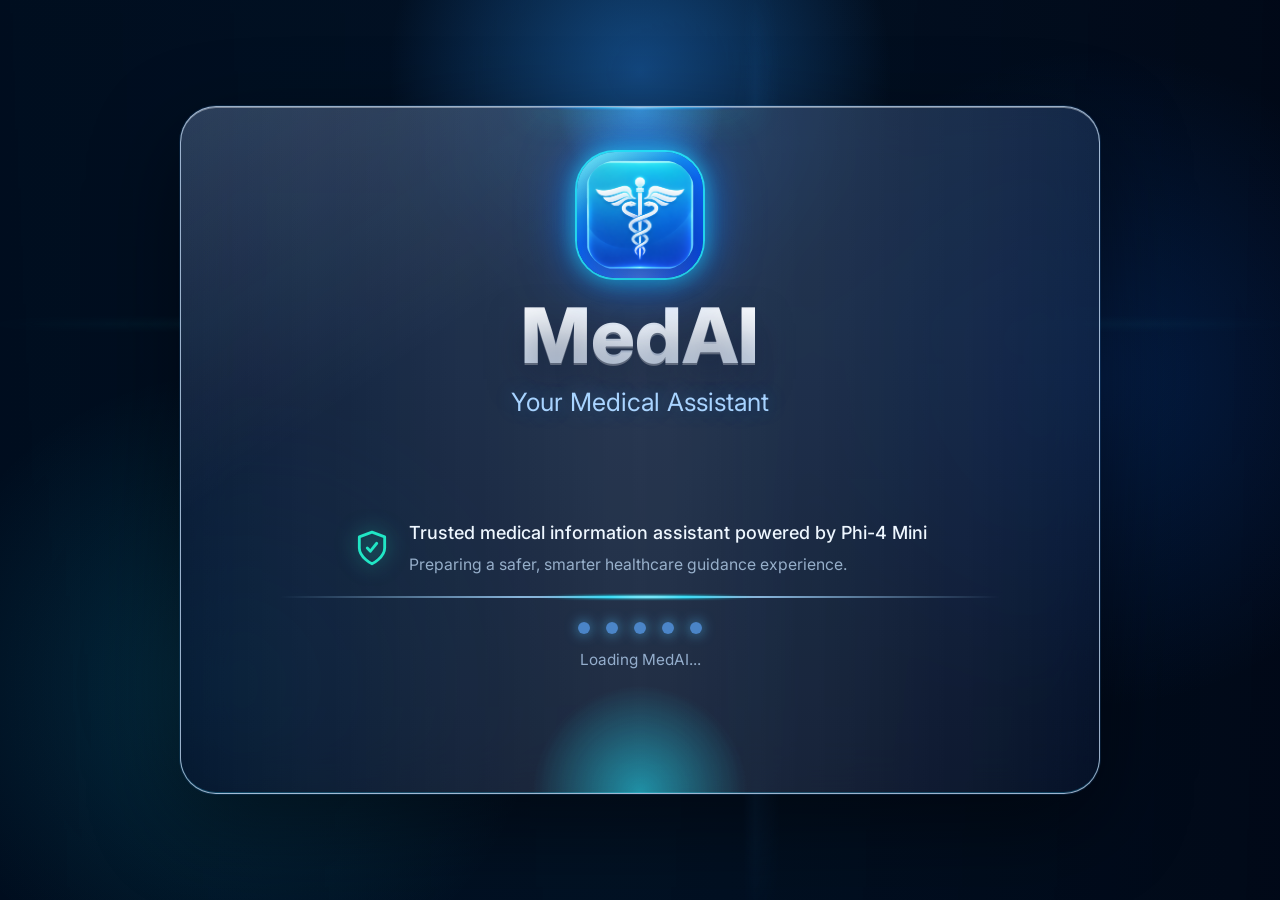
==== commit ae5c332d: "UI refinement" ====
--- a/index.html
+++ b/index.html
@@ -3,7 +3,12 @@
 <head>
   <meta charset="UTF-8" />
   <meta name="viewport" content="width=device-width, initial-scale=1.0" />
-  <title>MedAI — Medical QA Chatbot</title>
+  <title>MedAI - Medical QA Chatbot</title>
+  <script>
+    if (sessionStorage.getItem("medai-splash-complete") !== "true") {
+      window.location.replace("splashscreen.html");
+    }
+  </script>
 
   <link rel="preconnect" href="https://fonts.googleapis.com">
   <link rel="preconnect" href="https://fonts.gstatic.com" crossorigin>
@@ -59,10 +64,7 @@
       <div class="lg-card__content sidebar__inner">
         <div class="sidebar__brand">
           <div class="sidebar__brand-icon">
-            <svg viewBox="0 0 24 24" fill="none" stroke="currentColor" stroke-width="2.2" stroke-linecap="round" stroke-linejoin="round">
-              <path d="M20.84 4.61a5.5 5.5 0 0 0-7.78 0L12 5.67l-1.06-1.06a5.5 5.5 0 0 0-7.78 7.78l1.06 1.06L12 21.23l7.78-7.78 1.06-1.06a5.5 5.5 0 0 0 0-7.78z"/>
-              <path d="M3.5 12h6L11 9l2 6 1.5-3h6"/>
-            </svg>
+            <img src="assets/logo-avatar.png" alt="MedAI logo">
           </div>
           <div class="sidebar__brand-text">
             <div class="sidebar__brand-name">MedAI</div>
@@ -71,32 +73,32 @@
         </div>
 
         <nav class="sidebar__nav">
-          <div class="nav-item active" data-tab="chat">
+          <button class="nav-item active" type="button" data-tab="chat">
             <svg viewBox="0 0 24 24" fill="none" stroke="currentColor" stroke-width="2"><path d="M21 15a2 2 0 0 1-2 2H7l-4 4V5a2 2 0 0 1 2-2h14a2 2 0 0 1 2 2z"/></svg>
             <span>Chat</span>
-          </div>
-          <div class="nav-item" data-tab="summarizer">
+          </button>
+          <button class="nav-item" type="button" data-tab="summarizer">
             <svg viewBox="0 0 24 24" fill="none" stroke="currentColor" stroke-width="2"><rect x="3" y="3" width="18" height="18" rx="2"/><line x1="7" y1="8" x2="17" y2="8"/><line x1="7" y1="12" x2="17" y2="12"/><line x1="7" y1="16" x2="13" y2="16"/></svg>
             <span>Summarizer</span>
-          </div>
-          <div class="nav-item" data-tab="history">
+          </button>
+          <button class="nav-item" type="button" data-tab="history">
             <svg viewBox="0 0 24 24" fill="none" stroke="currentColor" stroke-width="2"><circle cx="12" cy="12" r="10"/><polyline points="12 6 12 12 16 14"/></svg>
             <span>History</span>
-          </div>
-          <div class="nav-item" data-action="save">
+          </button>
+          <button class="nav-item" type="button" data-tab="saved">
             <svg viewBox="0 0 24 24" fill="none" stroke="currentColor" stroke-width="2"><path d="M19 21l-7-5-7 5V5a2 2 0 0 1 2-2h10a2 2 0 0 1 2 2z"/></svg>
             <span>Saved</span>
-          </div>
-          <div class="nav-item" data-tab="settings">
+          </button>
+          <button class="nav-item" type="button" data-tab="settings">
             <svg viewBox="0 0 24 24" fill="none" stroke="currentColor" stroke-width="2"><circle cx="12" cy="12" r="3"/><path d="M19.4 15a1.65 1.65 0 0 0 .33 1.82l.06.06a2 2 0 0 1 0 2.83 2 2 0 0 1-2.83 0l-.06-.06a1.65 1.65 0 0 0-1.82-.33 1.65 1.65 0 0 0-1 1.51V21a2 2 0 0 1-2 2 2 2 0 0 1-2-2v-.09A1.65 1.65 0 0 0 9 19.4a1.65 1.65 0 0 0-1.82.33l-.06.06a2 2 0 0 1-2.83 0 2 2 0 0 1 0-2.83l.06-.06a1.65 1.65 0 0 0 .33-1.82 1.65 1.65 0 0 0-1.51-1H3a2 2 0 0 1-2-2 2 2 0 0 1 2-2h.09A1.65 1.65 0 0 0 4.6 9a1.65 1.65 0 0 0-.33-1.82l-.06-.06a2 2 0 0 1 0-2.83 2 2 0 0 1 2.83 0l.06.06a1.65 1.65 0 0 0 1.82.33H9a1.65 1.65 0 0 0 1-1.51V3a2 2 0 0 1 2-2 2 2 0 0 1 2 2v.09a1.65 1.65 0 0 0 1 1.51 1.65 1.65 0 0 0 1.82-.33l.06-.06a2 2 0 0 1 2.83 0 2 2 0 0 1 0 2.83l-.06.06a1.65 1.65 0 0 0-.33 1.82V9a1.65 1.65 0 0 0 1.51 1H21a2 2 0 0 1 2 2 2 2 0 0 1-2 2h-.09a1.65 1.65 0 0 0-1.51 1z"/></svg>
             <span>Settings</span>
-          </div>
+          </button>
         </nav>
 
         <div class="sidebar__about">
           <div class="sidebar__about-title">About MedAI</div>
           <div class="sidebar__about-body">
-            Phi-4 Mini (3.8B) fine-tuned on MedQuAD — 47,457 NIH medical Q&amp;A pairs.
+            Phi-4 Mini (3.8B) fine-tuned on MedQuAD — NIH medical Q&amp;A pairs.
           </div>
           <div class="sidebar__status">
             <span class="status-dot" id="status-dot"></span>
@@ -125,8 +127,8 @@
           <header class="chat-header">
             <div class="chat-header__row">
               <div>
-                <h1 class="chat-header__title">Hello! <span class="wave">👋</span></h1>
-                <p class="chat-header__sub">Ask me anything about health, symptoms, diseases, treatments and more.</p>
+                <h1 class="chat-header__title">MedAI Assistant</h1>
+                <p class="chat-header__sub">Ask a medical question or summarize clinical text with concise, source-aware guidance.</p>
               </div>
               <div class="chat-header__model lg-pill">
                 <div class="lg-pill__filter"></div>
@@ -143,9 +145,7 @@
           <div class="chat-messages" id="chat-messages">
             <div class="msg msg--ai">
               <div class="msg__avatar">
-                <svg viewBox="0 0 24 24" fill="none" stroke="currentColor" stroke-width="2.2" stroke-linecap="round" stroke-linejoin="round">
-                  <path d="M20.84 4.61a5.5 5.5 0 0 0-7.78 0L12 5.67l-1.06-1.06a5.5 5.5 0 0 0-7.78 7.78l1.06 1.06L12 21.23l7.78-7.78 1.06-1.06a5.5 5.5 0 0 0 0-7.78z"/>
-                </svg>
+                <img src="assets/logo-avatar.png" alt="MedAI logo">
               </div>
               <div class="msg__bubble">
                 <div class="msg__bubble-inner">
@@ -158,7 +158,7 @@
 
           <div class="chat-disclaimer">
             <svg viewBox="0 0 24 24" fill="none" stroke="currentColor" stroke-width="2"><circle cx="12" cy="12" r="10"/><line x1="12" y1="8" x2="12" y2="12"/><line x1="12" y1="16" x2="12.01" y2="16"/></svg>
-            For educational purposes only — not a substitute for professional medical advice. Always consult a healthcare professional.
+            For educational purposes only - not a substitute for professional medical advice. Always consult a healthcare professional.
           </div>
 
           <div class="chat-input-area">
@@ -167,9 +167,10 @@
               <div class="lg-input__tint"></div>
               <div class="lg-input__shine"></div>
               <div class="lg-input__content">
-                <button class="attach-btn" title="Attach">
+                <button class="attach-btn" type="button" id="attach-btn" title="Attach text file">
                   <svg viewBox="0 0 24 24" fill="none" stroke="currentColor" stroke-width="2"><path d="M21.44 11.05l-9.19 9.19a6 6 0 0 1-8.49-8.49l9.19-9.19a4 4 0 0 1 5.66 5.66l-9.2 9.19a2 2 0 0 1-2.83-2.83l8.49-8.48"/></svg>
                 </button>
+                <input type="file" id="attach-input" accept=".txt,.md,.csv,.json,text/*" hidden>
                 <textarea id="chat-input" rows="1" placeholder="Ask a medical question…"></textarea>
                 <button class="send-btn" id="send-btn" title="Send">
                   <svg viewBox="0 0 24 24" fill="none" stroke="currentColor" stroke-width="2.5" stroke-linecap="round" stroke-linejoin="round"><line x1="22" y1="2" x2="11" y2="13"/><polygon points="22 2 15 22 11 13 2 9 22 2"/></svg>
@@ -182,8 +183,8 @@
         <!-- SUMMARIZER TAB -->
         <section class="tab-panel" id="tab-summarizer">
           <header class="chat-header">
-            <h1 class="chat-header__title">Document Summarizer</span></h1>
-            <p class="chat-header__sub">Paste medical text below and get a concise summary.</p>
+            <h1 class="chat-header__title">Document Summarizer</h1>
+            <p class="chat-header__sub">Paste notes, abstracts, or patient education text and get a concise summary.</p>
           </header>
           <div class="summarizer-body">
             <div class="summarizer-drop">
@@ -203,11 +204,35 @@
         <!-- HISTORY TAB -->
         <section class="tab-panel" id="tab-history">
           <header class="chat-header">
-            <h1 class="chat-header__title">Chat History</span></h1>
-            <p class="chat-header__sub">Your recent medical questions.</p>
+            <h1 class="chat-header__title">Chat History</h1>
+            <p class="chat-header__sub">Revisit your recent medical questions.</p>
           </header>
           <div class="history-panel" id="history-panel">
-            <div class="history-empty">No history yet. Ask a question to get started!</div>
+            <div class="empty-state history-empty">
+              <svg viewBox="0 0 24 24" fill="none" stroke="currentColor" stroke-width="1.8"><circle cx="12" cy="12" r="9"/><path d="M12 7v5l3 2"/></svg>
+              <strong>No history yet</strong>
+              <span>Ask a question to start building your recent topics.</span>
+            </div>
+          </div>
+        </section>
+
+        <!-- SAVED TAB -->
+        <section class="tab-panel" id="tab-saved">
+          <header class="chat-header">
+            <div class="chat-header__row">
+              <div>
+                <h1 class="chat-header__title">Saved Answers</h1>
+                <p class="chat-header__sub">Review answers you bookmarked during your session.</p>
+              </div>
+              <button class="sum-btn sum-btn--small" id="export-chat-btn" type="button">Export Chat</button>
+            </div>
+          </header>
+          <div class="history-panel" id="saved-panel">
+            <div class="empty-state history-empty">
+              <svg viewBox="0 0 24 24" fill="none" stroke="currentColor" stroke-width="1.8"><path d="M19 21l-7-5-7 5V5a2 2 0 0 1 2-2h10a2 2 0 0 1 2 2z"/></svg>
+              <strong>No saved answers yet</strong>
+              <span>Use the bookmark icon on an answer to save it here.</span>
+            </div>
           </div>
         </section>
 
@@ -221,7 +246,10 @@
 
     <!-- APPEARANCE -->
     <div class="settings-group">
-      <div class="settings-group__title">Appearance</div>
+      <div class="settings-group__title">
+        <svg viewBox="0 0 24 24" fill="none" stroke="currentColor" stroke-width="2"><circle cx="12" cy="12" r="4"/><path d="M12 2v2M12 20v2M4.93 4.93l1.41 1.41M17.66 17.66l1.41 1.41M2 12h2M20 12h2M4.93 19.07l1.41-1.41M17.66 6.34l1.41-1.41"/></svg>
+        Appearance
+      </div>
 
       <div class="setting-row">
         <div>
@@ -245,18 +273,24 @@
 
     <!-- CHAT -->
     <div class="settings-group">
-      <div class="settings-group__title">Chat</div>
-
-
-      <div class="setting-row">
-        <div class="setting-label">Show Confidence Score</div>
+      <div class="settings-group__title">
+        <svg viewBox="0 0 24 24" fill="none" stroke="currentColor" stroke-width="2"><path d="M21 15a4 4 0 0 1-4 4H8l-5 3V7a4 4 0 0 1 4-4h10a4 4 0 0 1 4 4z"/></svg>
+        Chat
+      </div>
+
+
+      <div class="setting-row">
+        <div class="setting-label">Show Response Estimate</div>
         <input type="checkbox" id="show-confidence" checked>
       </div>
     </div>
 
     <!-- MODEL -->
     <div class="settings-group">
-      <div class="settings-group__title">Model</div>
+      <div class="settings-group__title">
+        <svg viewBox="0 0 24 24" fill="none" stroke="currentColor" stroke-width="2"><path d="M12 2v5M12 17v5M4.22 4.22l3.54 3.54M16.24 16.24l3.54 3.54M2 12h5M17 12h5M4.22 19.78l3.54-3.54M16.24 7.76l3.54-3.54"/><circle cx="12" cy="12" r="4"/></svg>
+        Model
+      </div>
 
       <div class="setting-row">
         <div>
@@ -272,13 +306,29 @@
 
     <!-- SYSTEM -->
     <div class="settings-group">
-      <div class="settings-group__title">System</div>
+      <div class="settings-group__title">
+        <svg viewBox="0 0 24 24" fill="none" stroke="currentColor" stroke-width="2"><path d="M12 20h9"/><path d="M16.5 3.5a2.12 2.12 0 0 1 3 3L7 19l-4 1 1-4z"/></svg>
+        System
+      </div>
 
       <div class="setting-row">
         <div class="setting-label">Clear Chat History</div>
         <button id="clear-history-btn">Clear</button>
       </div>
 
+      <div class="setting-row setting-row--stack">
+        <div>
+          <div class="setting-label">API Base URL</div>
+          <div class="setting-desc">Change this when using a tunnel or hosted backend.</div>
+        </div>
+        <input type="url" id="api-base-input" placeholder="http://localhost:8000">
+      </div>
+
+      <div class="setting-row">
+        <div class="setting-label">Export Current Chat</div>
+        <button id="export-settings-btn">Export</button>
+      </div>
+
       <div class="setting-row">
         <div class="setting-label">Reset Settings</div>
         <button id="reset-settings-btn">Reset</button>
@@ -288,6 +338,7 @@
   </div>
 </section>
 
+      </div>
     </main>
 
     <!-- ═══ RIGHT PANEL ═══ -->
@@ -300,29 +351,34 @@
         <div class="lg-card__edge"></div>
 
         <div class="lg-card__content">
-          <div class="card-title">Key Features</div>
-          <div class="features-list">
-            <div class="feature-item"><div class="feature-icon" style="--c:59,130,246">🔍</div><span>Medical Question Answering (Fine-tuned)</span></div>
-            <div class="feature-item"><div class="feature-icon" style="--c:16,185,129">💬</div><span>Query Rewriting for Better Understanding</span></div>
-            <div class="feature-item"><div class="feature-icon" style="--c:139,92,246">🧠</div><span>Context-Aware Response Generation</span></div>
-            <div class="feature-item"><div class="feature-icon" style="--c:245,158,11">📄</div><span>Document Summarization</span></div>
-            <div class="feature-item"><div class="feature-icon" style="--c:236,72,153">💡</div><span>Related Question Suggestions</span></div>
-            <div class="feature-item"><div class="feature-icon" style="--c:20,184,166">🛡️</div><span>Confidence Indicator &amp; Source Display</span></div>
-            <div class="feature-item"><div class="feature-icon" style="--c:251,66,104">⚠️</div><span>Medical Disclaimer Integration</span></div>
-          </div>
-        </div>
-      </div>
-
-      <!-- NETWORK -->
-      <div class="settings-group">
-        <div class="settings-group__title">Network</div>
-
-        <div class="setting-row">
-          <div>
-            <div class="setting-label">API Base URL</div>
-            <div class="setting-desc">FastAPI server URL (example: https://&lt;your-kaggle-host&gt;)</div>
-          </div>
-            <input type="text" id="api-base-input" placeholder="http://localhost:8000">
+          <div class="card-title">Suggested Questions</div>
+          <div class="suggestion-list">
+            <button class="suggestion-item" data-question="What is pneumonia and what symptoms should I watch for?">
+              <span>What is pneumonia?</span>
+              <svg viewBox="0 0 24 24" fill="none" stroke="currentColor" stroke-width="2"><path d="M9 18l6-6-6-6"/></svg>
+            </button>
+            <button class="suggestion-item" data-question="What are common warning signs of dehydration?">
+              <span>Warning signs of dehydration</span>
+              <svg viewBox="0 0 24 24" fill="none" stroke="currentColor" stroke-width="2"><path d="M9 18l6-6-6-6"/></svg>
+            </button>
+            <button class="suggestion-item" data-question="How can I manage mild fever at home?">
+              <span>Managing mild fever</span>
+              <svg viewBox="0 0 24 24" fill="none" stroke="currentColor" stroke-width="2"><path d="M9 18l6-6-6-6"/></svg>
+            </button>
+            <button class="suggestion-item" data-question="When should chest pain be treated as urgent?">
+              <span>When is chest pain urgent?</span>
+              <svg viewBox="0 0 24 24" fill="none" stroke="currentColor" stroke-width="2"><path d="M9 18l6-6-6-6"/></svg>
+            </button>
+          </div>
+          <div class="safety-note">
+            <div class="safety-note__icon">
+              <svg viewBox="0 0 24 24" fill="none" stroke="currentColor" stroke-width="2"><path d="M12 22s8-4 8-10V5l-8-3-8 3v7c0 6 8 10 8 10z"/><path d="M9 12l2 2 4-5"/></svg>
+            </div>
+            <div>
+              <strong>Use as guidance</strong>
+              <span>For urgent symptoms, consult a healthcare professional immediately.</span>
+            </div>
+          </div>
         </div>
       </div>
 
@@ -333,7 +389,7 @@
         <div class="lg-card__edge"></div>
 
         <div class="lg-card__content">
-          <div class="card-title"> Quick Summarizer</div>
+          <div class="card-title">Quick Summarizer</div>
           <div class="summarizer-mini">
             <textarea id="right-sum-input" rows="5" placeholder="Upload or paste your text&#10;Max 5000 characters"></textarea>
             <button class="sum-btn sum-btn--small" id="right-sum-btn">Summarize Text</button>
--- a/styles.css
+++ b/styles.css
@@ -289,16 +289,58 @@
   position: relative;
   border-radius: 1.4rem;
   isolation: isolate;
-  overflow: hidden;
+  overflow: visible;
+  transition: box-shadow .28s ease, transform .28s ease;
+  --glow-cyan: #16B0DD;
+  --glow-magenta: #974994;
+  --glow-orange: #FD931D;
+}
+.lg-input::before,
+.lg-input::after {
+  content: "";
+  position: absolute;
+  pointer-events: none;
+  opacity: 0;
+  transition: opacity .28s ease;
+}
+.lg-input::before {
+  inset: -6px;
+  z-index: 4;
+  background:
+    radial-gradient(circle at top left, rgba(22, 176, 221, 1) 0 9px, rgba(22, 176, 221, 0.42) 10px, transparent 24px),
+    radial-gradient(circle at top right, rgba(151, 73, 148, 1) 0 9px, rgba(151, 73, 148, 0.42) 10px, transparent 24px),
+    radial-gradient(circle at bottom right, rgba(253, 147, 29, 1) 0 9px, rgba(253, 147, 29, 0.42) 10px, transparent 24px),
+    radial-gradient(circle at bottom left, rgba(22, 176, 221, 0.95) 0 9px, rgba(151, 73, 148, 0.38) 10px, transparent 24px);
+  border-radius: calc(1.4rem + 6px);
+  filter:
+    drop-shadow(0 0 8px rgba(22, 176, 221, 0.78))
+    drop-shadow(0 0 14px rgba(151, 73, 148, 0.48))
+    drop-shadow(0 0 18px rgba(253, 147, 29, 0.36));
+}
+.lg-input::after {
+  inset: -3px;
+  z-index: 4;
+  border-radius: calc(1.4rem + 3px);
+  background:
+    linear-gradient(90deg, transparent 0%, var(--glow-cyan) 18%, var(--glow-magenta) 44%, var(--glow-orange) 68%, transparent 88%) top left / 220% 3px no-repeat,
+    linear-gradient(180deg, transparent 0%, var(--glow-orange) 18%, var(--glow-cyan) 48%, var(--glow-magenta) 72%, transparent 92%) top right / 3px 220% no-repeat,
+    linear-gradient(270deg, transparent 0%, var(--glow-magenta) 18%, var(--glow-orange) 46%, var(--glow-cyan) 72%, transparent 90%) bottom right / 220% 3px no-repeat,
+    linear-gradient(0deg, transparent 0%, var(--glow-cyan) 16%, var(--glow-magenta) 48%, var(--glow-orange) 74%, transparent 94%) bottom left / 3px 220% no-repeat;
+  filter:
+    drop-shadow(0 0 8px rgba(22, 176, 221, 0.75))
+    drop-shadow(0 0 16px rgba(151, 73, 148, 0.52))
+    drop-shadow(0 0 22px rgba(253, 147, 29, 0.38));
 }
 .lg-input__filter {
   position: absolute; inset: 0; z-index: 0; border-radius: inherit;
+  overflow: hidden;
   backdrop-filter: blur(var(--blur)) saturate(160%);
   -webkit-backdrop-filter: blur(var(--blur)) saturate(160%);
 }
-.lg-input__tint   { position: absolute; inset: 0; z-index: 1; border-radius: inherit; background: rgba(255,255,255,0.06); }
+.lg-input__tint   { position: absolute; inset: 0; z-index: 1; border-radius: inherit; overflow: hidden; background: rgba(255,255,255,0.06); }
 .lg-input__shine  {
   position: absolute; inset: 0; z-index: 2; border-radius: inherit;
+  overflow: hidden;
   pointer-events: none;
   border: 1px solid rgba(255, 255, 255, 0.15);
   border-top-color: rgba(255, 255, 255, 0.30);
@@ -312,10 +354,104 @@
   padding: 0.5rem 0.5rem 0.5rem 0.7rem;
 }
 .lg-input:focus-within .lg-input__shine {
-  border-color: rgba(96, 165, 250, 0.6);
+  border-color: rgba(255, 255, 255, 0.24);
   box-shadow:
     inset  1px  1px  0 rgba(255, 255, 255, 0.40),
-    0      0    0    3px rgba(59, 130, 246, 0.18);
+    inset -1px -1px  0 rgba(255, 255, 255, 0.05);
+}
+.lg-input:focus-within {
+  box-shadow:
+    0 0 0 1px rgba(22, 176, 221, 0.24),
+    0 0 24px rgba(22, 176, 221, 0.42),
+    0 0 58px rgba(151, 73, 148, 0.28),
+    0 0 100px rgba(253, 147, 29, 0.18);
+}
+.lg-input:focus-within::after {
+  opacity: 1;
+  animation: input-edge-travel 2.4s linear infinite;
+}
+.lg-input:focus-within::before {
+  opacity: 0.86;
+}
+.lg-input.is-typing {
+  animation: input-edge-breathe 1.8s ease-in-out infinite;
+}
+.lg-input.is-typing::before {
+  opacity: 1;
+  animation: input-corner-breathe 1.8s ease-in-out infinite;
+}
+.lg-input.is-typing::after {
+  opacity: 1;
+  animation: input-edge-travel 1.65s linear infinite;
+}
+.lg-input.is-typing .lg-input__shine {
+  border-color: rgba(255, 255, 255, 0.24);
+  box-shadow:
+    inset  1.5px  1.5px 0 rgba(255, 255, 255, 0.54),
+    inset -1px   -1px   0 rgba(253, 147, 29, 0.10);
+}
+.lg-input.is-typing .send-btn {
+  background: linear-gradient(135deg, var(--glow-cyan), var(--glow-magenta) 52%, var(--glow-orange));
+  animation: send-glow-shift 2s ease-in-out infinite alternate;
+  box-shadow:
+    0 0 0 4px rgba(22, 176, 221, 0.16),
+    0 0 24px rgba(151, 73, 148, 0.44),
+    0 6px 22px rgba(253, 147, 29, 0.30),
+    inset 0 1px 0 rgba(255, 255, 255, 0.38);
+}
+@keyframes input-edge-breathe {
+  0%, 100% {
+    box-shadow:
+      0 0 0 1px rgba(22, 176, 221, 0.20),
+      0 0 34px rgba(22, 176, 221, 0.48),
+      0 0 84px rgba(151, 73, 148, 0.34),
+      0 0 132px rgba(253, 147, 29, 0.22),
+      0 0 180px rgba(22, 176, 221, 0.12);
+    transform: translateY(0);
+  }
+  50% {
+    box-shadow:
+      0 0 0 1px rgba(253, 147, 29, 0.36),
+      0 0 58px rgba(22, 176, 221, 0.72),
+      0 0 126px rgba(151, 73, 148, 0.56),
+      0 0 190px rgba(253, 147, 29, 0.34),
+      0 0 250px rgba(22, 176, 221, 0.16);
+    transform: translateY(-1px);
+  }
+}
+@keyframes input-corner-breathe {
+  0%, 100% {
+    filter:
+      drop-shadow(0 0 10px rgba(22, 176, 221, 0.80))
+      drop-shadow(0 0 20px rgba(151, 73, 148, 0.52))
+      drop-shadow(0 0 30px rgba(253, 147, 29, 0.38));
+  }
+  50% {
+    filter:
+      drop-shadow(0 0 18px rgba(22, 176, 221, 1))
+      drop-shadow(0 0 32px rgba(151, 73, 148, 0.76))
+      drop-shadow(0 0 44px rgba(253, 147, 29, 0.58));
+  }
+}
+@keyframes input-edge-travel {
+  0% {
+    background-position:
+      220% 0,
+      100% 220%,
+      -120% 100%,
+      0 -120%;
+  }
+  100% {
+    background-position:
+      -120% 0,
+      100% -120%,
+      220% 100%,
+      0 220%;
+  }
+}
+@keyframes send-glow-shift {
+  0% { filter: hue-rotate(0deg) saturate(1); }
+  100% { filter: hue-rotate(18deg) saturate(1.18); }
 }
 
 /* ═══════════════════════════════════════════════════════════════════════
@@ -346,14 +482,22 @@
 .sidebar__brand-icon {
   width: 44px; height: 44px;
   border-radius: 14px;
-  background: linear-gradient(135deg, #3b82f6 0%, #06b6d4 100%);
+  background: linear-gradient(135deg, #1ee0ee 0%, #087de2 52%, #0d39d6 100%);
   display: flex; align-items: center; justify-content: center;
   color: white; flex-shrink: 0;
+  overflow: hidden;
   box-shadow:
     0 6px 16px rgba(59, 130, 246, 0.45),
+    0 0 18px rgba(22, 176, 221, 0.20),
     inset 0 1px 0 rgba(255, 255, 255, 0.4);
 }
 .sidebar__brand-icon svg { width: 22px; height: 22px; }
+.sidebar__brand-icon img {
+  width: 112%;
+  height: 112%;
+  display: block;
+  object-fit: cover;
+}
 .sidebar__brand-text { line-height: 1.25; }
 .sidebar__brand-name {
   font-family: var(--font-display);
@@ -373,8 +517,13 @@
 }
 .nav-item {
   display: flex; align-items: center; gap: 0.7rem;
+  width: 100%;
   padding: 0.62rem 0.8rem;
+  border: 0;
   border-radius: var(--radius-sm);
+  background: transparent;
+  font-family: inherit;
+  text-align: left;
   font-size: 0.86rem; font-weight: 500;
   color: var(--lg-text-muted);
   cursor: pointer; user-select: none;
@@ -525,12 +674,21 @@
   flex-shrink: 0;
   display: flex; align-items: center; justify-content: center;
   align-self: flex-end;
-  background: linear-gradient(135deg, rgba(59,130,246,0.85), rgba(6,182,212,0.85));
-  border: 1.5px solid rgba(255, 255, 255, 0.25);
+  background: rgba(8, 22, 44, 0.48);
+  border: 1.5px solid rgba(120, 230, 255, 0.36);
   color: white;
-  box-shadow: 0 4px 12px rgba(59, 130, 246, 0.35);
+  box-shadow:
+    0 4px 12px rgba(59, 130, 246, 0.35),
+    0 0 18px rgba(22, 176, 221, 0.18);
+  overflow: hidden;
 }
 .msg__avatar svg { width: 18px; height: 18px; }
+.msg__avatar img {
+  width: 100%;
+  height: 100%;
+  display: block;
+  object-fit: cover;
+}
 
 /* AI bubble — frosted glass */
 .msg--ai .msg__bubble {
@@ -564,21 +722,26 @@
   position: relative; z-index: 2;
   padding: 0.85rem 1.1rem;
 }
+.msg--user .msg__bubble-inner {
+  padding: 0;
+}
 
 /* User bubble — solid blue */
 .msg--user { flex-direction: row-reverse; }
 .msg--user .msg__bubble {
-  max-width: 75%;
+  max-width: min(75%, 640px);
+  width: fit-content;
   background: linear-gradient(135deg, var(--user-bubble) 0%, rgba(37, 99, 235, 0.85) 100%);
-  border-radius: 1.4rem 0.4rem 1.4rem 1.4rem;
-  padding: 0.85rem 1.1rem;
+  border-radius: 1rem 0.35rem 1rem 1rem;
+  padding: 0.56rem 0.82rem;
   box-shadow:
-    0 6px 20px rgba(59, 130, 246, 0.35),
+    0 4px 14px rgba(59, 130, 246, 0.30),
     inset 0 1px 0 rgba(255, 255, 255, 0.25);
 }
 .msg--user .msg__bubble p { font-weight: 500; color: white; }
 
-.msg__bubble p { font-size: 0.9rem; line-height: 1.65; }
+.msg__bubble p { font-size: 0.9rem; line-height: 1.55; }
+.msg--user .msg__bubble p { line-height: 1.35; }
 .msg__bubble p + p { margin-top: 0.55rem; }
 .msg__bubble strong { font-weight: 600; }
 .msg__bubble ul { padding-left: 1.2rem; margin: 0.5rem 0; list-style: none; }
@@ -606,14 +769,22 @@
 .conf-low        { color: var(--lg-red); }
 .msg__source     { display: flex; align-items: center; gap: 0.35rem; margin-left: auto; }
 .msg__source svg { width: 13px; height: 13px; color: var(--lg-blue-bright); }
-.msg__copy {
+.msg__actions {
+  display: inline-flex;
+  align-items: center;
+  gap: 0.25rem;
+}
+.msg__copy,
+.msg__action {
   background: transparent; border: none; color: inherit;
   cursor: pointer; padding: 0.25rem 0.4rem;
   border-radius: 6px;
   transition: background .2s;
 }
-.msg__copy:hover { background: rgba(255, 255, 255, 0.10); color: var(--lg-text); }
-.msg__copy svg   { width: 13px; height: 13px; display: block; }
+.msg__copy:hover,
+.msg__action:hover { background: rgba(255, 255, 255, 0.10); color: var(--lg-text); }
+.msg__copy svg,
+.msg__action svg   { width: 13px; height: 13px; display: block; }
 
 /* Related questions */
 .related-box {
@@ -652,18 +823,53 @@
 .related-pill svg { width: 10px; height: 10px; opacity: 0.65; }
 
 /* Typing indicator */
-.typing-bubble { padding: 1rem 1.2rem; }
-.typing-dots { display: flex; gap: 5px; }
-.typing-dots span {
-  width: 8px; height: 8px; border-radius: 50%;
-  background: rgba(255, 255, 255, 0.55);
-  animation: bounce 1.2s ease-in-out infinite;
-}
-.typing-dots span:nth-child(2) { animation-delay: 0.2s; }
-.typing-dots span:nth-child(3) { animation-delay: 0.4s; }
-@keyframes bounce {
-  0%, 60%, 100% { transform: translateY(0); opacity: 0.5; }
-  30%           { transform: translateY(-7px); opacity: 1; }
+.typing-bubble { padding: 0.85rem 1rem; }
+.heartbeat-loader {
+  display: flex;
+  align-items: center;
+  justify-content: center;
+  min-width: 126px;
+}
+.heartbeat-loader svg {
+  width: 120px;
+  height: 32px;
+  overflow: visible;
+}
+.heartbeat-loader path {
+  fill: none;
+  stroke-linecap: round;
+  stroke-linejoin: round;
+}
+.heartbeat-loader__base {
+  stroke: rgba(255, 255, 255, 0.16);
+  stroke-width: 3.2;
+}
+.heartbeat-loader__pulse {
+  stroke: url("#heartbeat-gradient");
+  stroke-width: 3.6;
+  stroke-dasharray: 44 150;
+  stroke-dashoffset: 0;
+  filter:
+    drop-shadow(0 0 5px rgba(22, 176, 221, 0.75))
+    drop-shadow(0 0 10px rgba(151, 73, 148, 0.46));
+  animation: heartbeat-trace 1.35s ease-in-out infinite;
+}
+@keyframes heartbeat-trace {
+  0% {
+    stroke-dashoffset: 180;
+    opacity: 0.15;
+  }
+  18% {
+    opacity: 1;
+  }
+  58% {
+    stroke-dashoffset: 0;
+    opacity: 1;
+  }
+  100% {
+    stroke-dashoffset: -86;
+    opacity: 0.18;
+  }
 }
 
 /* Disclaimer */
@@ -832,6 +1038,7 @@
   overflow-y: auto;
 }
 .sum-result.visible { display: block; animation: msg-in 0.35s ease both; }
+.sum-result.is-loading { color: var(--lg-text-muted); }
 .sum-result__label {
   font-size: 0.68rem;
   font-weight: 700;
@@ -855,6 +1062,32 @@
   color: var(--lg-text-muted);
   font-size: 0.85rem;
   padding: 3rem 1rem;
+}
+.empty-state {
+  min-height: 260px;
+  display: flex;
+  flex-direction: column;
+  align-items: center;
+  justify-content: center;
+  gap: 0.5rem;
+  text-align: center;
+}
+.empty-state svg {
+  width: 42px;
+  height: 42px;
+  color: var(--lg-blue-bright);
+  opacity: 0.82;
+  filter: drop-shadow(0 0 14px rgba(96, 165, 250, 0.20));
+}
+.empty-state strong {
+  color: var(--lg-text);
+  font-size: 0.95rem;
+}
+.empty-state span {
+  max-width: 30ch;
+  color: var(--lg-text-muted);
+  font-size: 0.8rem;
+  line-height: 1.45;
 }
 .history-item {
   padding: 0.75rem 0.95rem;
@@ -879,41 +1112,74 @@
   -webkit-box-orient: vertical;
   overflow: hidden;
 }
+.saved-item__actions {
+  display: flex;
+  gap: 0.5rem;
+  margin-top: 0.65rem;
+}
+.saved-item__actions button {
+  border: 1px solid rgba(255, 255, 255, 0.12);
+  border-radius: 0.55rem;
+  padding: 0.3rem 0.65rem;
+  color: var(--lg-text);
+  background: rgba(255, 255, 255, 0.07);
+  font: inherit;
+  font-size: 0.72rem;
+  cursor: pointer;
+}
+.saved-item__actions button:hover {
+  background: rgba(96, 165, 250, 0.18);
+}
 
 /* SETTINGS UPGRADE */
 .settings-body {
-  padding: 1.5rem;
+  padding: 1.2rem;
   display: flex;
   flex-direction: column;
-  gap: 1.5rem;
+  gap: 1rem;
   overflow-y: auto;
 }
 
 .settings-group {
-  background: rgba(255,255,255,0.05);
-  border: 1px solid rgba(255,255,255,0.08);
-  border-radius: var(--radius);
-  padding: 1rem 1.1rem;
+  background:
+    linear-gradient(135deg, rgba(255,255,255,0.075), rgba(255,255,255,0.035));
+  border: 1px solid rgba(255,255,255,0.10);
+  border-radius: 0.95rem;
+  padding: 0.85rem 0.95rem;
+  box-shadow: inset 0 1px 0 rgba(255,255,255,0.08);
 }
 
 .settings-group__title {
-  font-size: 0.75rem;
+  display: flex;
+  align-items: center;
+  gap: 0.45rem;
+  font-size: 0.72rem;
   letter-spacing: 0.08em;
   text-transform: uppercase;
   color: var(--lg-text-muted);
-  margin-bottom: 0.8rem;
+  margin-bottom: 0.65rem;
+}
+.settings-group__title svg {
+  width: 14px;
+  height: 14px;
+  color: var(--lg-blue-bright);
 }
 
 .setting-row {
   display: flex;
   justify-content: space-between;
   align-items: center;
-  padding: 0.6rem 0;
+  min-height: 46px;
+  padding: 0.52rem 0;
   gap: 1rem;
+}
+.setting-row + .setting-row {
+  border-top: 1px solid rgba(255,255,255,0.07);
 }
 
 .setting-label {
   font-size: 0.85rem;
+  font-weight: 600;
 }
 
 .setting-desc {
@@ -927,18 +1193,45 @@
   font-size: 0.78rem;   /* same as buttons */
   font-weight: 500;
 
-  padding: 0.35rem 0.7rem; /* match button spacing */
-
-  border-radius: var(--radius-sm);
+  padding: 0.42rem 0.7rem; /* match button spacing */
+
+  border-radius: 0.65rem;
+  cursor: pointer;
+  min-width: 136px;
+  outline: none;
 }
 
 .setting-row select,
+.setting-row input[type="url"],
 .setting-row input[type="range"] {
-  background: rgba(255,255,255,0.08);
+  background: rgba(255,255,255,0.09);
   border: 1px solid rgba(255,255,255,0.15);
-  border-radius: 8px;
+  border-radius: 0.65rem;
   padding: 0.3rem 0.6rem;
   color: var(--lg-text); ;
+}
+
+.setting-row--stack {
+  align-items: stretch;
+}
+
+.setting-row input[type="url"] {
+  width: min(100%, 260px);
+  min-width: 180px;
+  font-family: var(--font);
+  font-size: 0.76rem;
+  outline: none;
+}
+
+.setting-row input[type="url"]:focus {
+  border-color: rgba(96, 165, 250, 0.55);
+  box-shadow: 0 0 0 3px rgba(96, 165, 250, 0.16);
+}
+
+.setting-row input[type="range"] {
+  cursor: pointer;
+  accent-color: var(--lg-blue-bright);
+  width: 148px;
 }
 
 .setting-row button {
@@ -1002,9 +1295,74 @@
   letter-spacing: -0.005em;
 }
 
-.features-list {
+.features-list,
+.suggestion-list {
   padding: 0.7rem 0.9rem 0.95rem;
   display: flex; flex-direction: column; gap: 0.45rem;
+}
+.suggestion-item {
+  width: 100%;
+  display: flex;
+  align-items: center;
+  justify-content: space-between;
+  gap: 0.65rem;
+  padding: 0.58rem 0.65rem;
+  border: 1px solid rgba(255,255,255,0.08);
+  border-radius: 0.75rem;
+  background: rgba(255,255,255,0.045);
+  color: var(--lg-text);
+  font-family: var(--font);
+  font-size: 0.78rem;
+  line-height: 1.3;
+  text-align: left;
+  cursor: pointer;
+  transition: background .22s ease, border-color .22s ease, transform .22s ease;
+}
+.suggestion-item:hover {
+  background: rgba(59, 130, 246, 0.12);
+  border-color: rgba(96, 165, 250, 0.28);
+  transform: translateY(-1px);
+}
+.suggestion-item svg {
+  width: 14px;
+  height: 14px;
+  color: var(--lg-blue-bright);
+  flex-shrink: 0;
+}
+.safety-note {
+  display: flex;
+  gap: 0.65rem;
+  margin: 0 0.9rem 0.95rem;
+  padding: 0.75rem;
+  border-radius: 0.85rem;
+  background: rgba(20, 184, 166, 0.10);
+  border: 1px solid rgba(20, 184, 166, 0.20);
+}
+.safety-note__icon {
+  width: 30px;
+  height: 30px;
+  border-radius: 0.65rem;
+  display: flex;
+  align-items: center;
+  justify-content: center;
+  color: var(--lg-green);
+  background: rgba(20,184,166,0.14);
+  flex-shrink: 0;
+}
+.safety-note__icon svg {
+  width: 16px;
+  height: 16px;
+}
+.safety-note strong {
+  display: block;
+  font-size: 0.78rem;
+  margin-bottom: 0.15rem;
+}
+.safety-note span {
+  display: block;
+  color: var(--lg-text-muted);
+  font-size: 0.72rem;
+  line-height: 1.4;
 }
 .feature-item {
   display: flex; align-items: center; gap: 0.7rem;
@@ -1097,20 +1455,763 @@
 ::-webkit-scrollbar-thumb { background: rgba(255, 255, 255, 0.13); border-radius: 4px; }
 ::-webkit-scrollbar-thumb:hover { background: rgba(255, 255, 255, 0.20); }
 
+/* Polished app layer */
+body {
+  min-height: 100vh;
+  min-height: 100dvh;
+}
+
+.bio-image {
+  opacity: 0.72;
+  filter: blur(2px) saturate(1.05) brightness(0.48) contrast(1.08);
+}
+
+.bio-gradient {
+  background:
+    radial-gradient(ellipse at 18% 8%, rgba(34, 197, 246, 0.28), transparent 52%),
+    radial-gradient(ellipse at 82% 92%, rgba(99, 102, 241, 0.34), transparent 52%),
+    radial-gradient(ellipse at 50% 50%, rgba(20, 184, 166, 0.14), transparent 64%),
+    linear-gradient(135deg, rgba(2, 8, 20, 0.78) 0%, rgba(6, 20, 42, 0.50) 48%, rgba(4, 12, 28, 0.82) 100%);
+}
+
+.bio-blob { opacity: 0.38; }
+
+.app {
+  max-width: 1360px;
+  gap: 1.1rem;
+  animation: app-enter .55s ease both;
+}
+
+@keyframes app-enter {
+  from { opacity: 0; transform: translateY(12px) scale(0.99); }
+  to { opacity: 1; transform: none; }
+}
+
+.lg-card {
+  overflow: hidden;
+}
+
+.lg-card:hover {
+  box-shadow:
+    0 24px 60px rgba(0, 10, 30, 0.48),
+    0 8px 24px rgba(0, 10, 30, 0.30);
+}
+
+.sidebar,
+.chat-area,
+.right-panel .lg-card {
+  min-width: 0;
+}
+
+.sidebar__brand-icon {
+  position: relative;
+}
+
+.sidebar__brand-icon::after {
+  content: "";
+  position: absolute;
+  inset: -5px;
+  border-radius: 18px;
+  border: 1px solid rgba(96, 165, 250, 0.24);
+  opacity: 0;
+  transform: scale(0.92);
+  transition: opacity .25s ease, transform .25s ease;
+}
+
+.sidebar__brand:hover .sidebar__brand-icon::after {
+  opacity: 1;
+  transform: scale(1);
+}
+
+.nav-item {
+  min-height: 42px;
+}
+
+.nav-item:hover {
+  transform: translateX(2px);
+}
+
+.tab-panel.active {
+  animation: panel-in .28s ease both;
+}
+
+@keyframes panel-in {
+  from { opacity: 0; transform: translateY(6px); }
+  to { opacity: 1; transform: none; }
+}
+
+.chat-header {
+  position: relative;
+  overflow: hidden;
+  background:
+    linear-gradient(135deg, rgba(255,255,255,0.075), rgba(255,255,255,0.025)),
+    linear-gradient(90deg, rgba(59,130,246,0.10), transparent 58%);
+}
+
+.chat-header::after {
+  content: "";
+  position: absolute;
+  left: 1.5rem;
+  right: 1.5rem;
+  bottom: 0;
+  height: 1px;
+  background: linear-gradient(90deg, rgba(96,165,250,0.55), transparent);
+}
+
+.chat-header__row {
+  gap: 1rem;
+}
+
+.chat-header__title {
+  font-weight: 650;
+  line-height: 1.1;
+}
+
+.chat-header__sub {
+  max-width: 58ch;
+}
+
+.chat-header__model {
+  align-self: flex-start;
+  white-space: nowrap;
+}
+
+.chat-messages {
+  padding: 1.5rem 1.35rem 0.75rem;
+  gap: 1rem;
+  scroll-behavior: smooth;
+}
+
+.msg {
+  will-change: transform, opacity;
+}
+
+.msg__avatar {
+  align-self: flex-start;
+  margin-top: 0.15rem;
+}
+
+.msg--ai .msg__bubble {
+  max-width: min(86%, 720px);
+  border-radius: 0.75rem 1.35rem 1.35rem 1.35rem;
+}
+
+.msg--ai .msg__bubble::before {
+  background:
+    linear-gradient(135deg, rgba(255,255,255,0.14), rgba(255,255,255,0.075)),
+    rgba(255, 255, 255, 0.08);
+}
+
+.msg--user .msg__bubble {
+  max-width: min(76%, 640px);
+  border-radius: 1rem 0.35rem 1rem 1rem;
+}
+
+.msg__bubble p,
+.msg__bubble ul li {
+  overflow-wrap: anywhere;
+}
+
+.msg__meta {
+  background: rgba(255, 255, 255, 0.035);
+}
+
+body.hide-confidence .msg__confidence {
+  display: none;
+}
+
+.related-pill,
+.sum-btn,
+.send-btn,
+.attach-btn,
+.setting-row button,
+.nav-item,
+.history-item,
+.feature-item {
+  -webkit-tap-highlight-color: transparent;
+}
+
+.chat-disclaimer {
+  background: rgba(0, 0, 0, 0.06);
+}
+
+.chat-input-area {
+  background: linear-gradient(180deg, transparent, rgba(0, 8, 20, 0.18));
+}
+
+.lg-input {
+  box-shadow: 0 10px 28px rgba(0, 10, 30, 0.22);
+}
+
+.attach-btn:hover,
+.send-btn:hover:not(:disabled),
+.sum-btn:hover:not(:disabled),
+.setting-row button:hover,
+.related-pill:hover,
+.history-item:hover,
+.feature-item:hover {
+  transform: translateY(-1px);
+}
+
+.send-btn:active,
+.sum-btn:active,
+.setting-row button:active,
+.related-pill:active {
+  transform: translateY(0) scale(0.98);
+}
+
+.summarizer-drop {
+  background:
+    linear-gradient(135deg, rgba(59,130,246,0.08), rgba(20,184,166,0.04)),
+    rgba(255, 255, 255, 0.025);
+}
+
+.summarizer-drop svg {
+  filter: drop-shadow(0 8px 18px rgba(96,165,250,0.25));
+}
+
+.settings-body {
+  gap: 1rem;
+}
+
+.settings-group {
+  background:
+    linear-gradient(135deg, rgba(255,255,255,0.075), rgba(255,255,255,0.035));
+  box-shadow: inset 0 1px 0 rgba(255,255,255,0.08);
+}
+
+.setting-row + .setting-row {
+  border-top: 1px solid rgba(255,255,255,0.07);
+}
+
+.setting-label {
+  font-weight: 600;
+}
+
+.setting-row select,
+.setting-row button,
+.setting-row input[type="url"],
+.setting-row input[type="range"],
+.setting-row input[type="checkbox"] {
+  flex-shrink: 0;
+}
+
+.setting-row select {
+  min-width: 132px;
+  min-height: 34px;
+  outline: none;
+}
+
+.setting-row select:focus,
+.setting-row button:focus-visible,
+.related-pill:focus-visible,
+.send-btn:focus-visible,
+.attach-btn:focus-visible,
+.sum-btn:focus-visible {
+  box-shadow: 0 0 0 3px rgba(96, 165, 250, 0.24);
+}
+
+.setting-row input[type="range"] {
+  accent-color: var(--lg-blue-bright);
+  width: 150px;
+}
+
+.setting-row input[type="checkbox"] {
+  appearance: none;
+  width: 42px;
+  height: 24px;
+  border-radius: 999px;
+  padding: 0;
+  border: 1px solid rgba(255,255,255,0.18);
+  background: rgba(255,255,255,0.10);
+  cursor: pointer;
+  position: relative;
+  transition: background .22s ease, border-color .22s ease;
+}
+
+.setting-row input[type="checkbox"]::after {
+  content: "";
+  position: absolute;
+  width: 18px;
+  height: 18px;
+  left: 2px;
+  top: 2px;
+  border-radius: 50%;
+  background: rgba(255,255,255,0.92);
+  box-shadow: 0 2px 8px rgba(0,0,0,0.25);
+  transition: transform .22s ease;
+}
+
+.setting-row input[type="checkbox"]:checked {
+  background: linear-gradient(135deg, var(--lg-blue), var(--lg-cyan));
+  border-color: rgba(96,165,250,0.45);
+}
+
+.setting-row input[type="checkbox"]:checked::after {
+  transform: translateX(18px);
+}
+
+.card-title {
+  background: linear-gradient(90deg, rgba(255,255,255,0.06), transparent);
+}
+
+.feature-item {
+  border-radius: 0.75rem;
+  padding: 0.45rem 0.5rem;
+  transition: background .22s ease, transform .22s ease;
+}
+
+.feature-item:hover {
+  background: rgba(255,255,255,0.06);
+}
+
+.feature-icon svg {
+  width: 16px;
+  height: 16px;
+}
+
+.summarizer-mini textarea {
+  min-height: 120px;
+}
+
+body.light .bio-image {
+  opacity: 0.32;
+  filter: blur(2px) saturate(0.9) brightness(1.08) contrast(0.92);
+}
+
+body.light .bio-gradient {
+  background:
+    radial-gradient(ellipse at 18% 8%, rgba(56, 189, 248, 0.18), transparent 52%),
+    radial-gradient(ellipse at 82% 92%, rgba(99, 102, 241, 0.13), transparent 52%),
+    linear-gradient(135deg, rgba(248, 250, 252, 0.82) 0%, rgba(226, 232, 240, 0.50) 50%, rgba(241, 245, 249, 0.84) 100%);
+}
+
+body.light .msg--ai .msg__bubble::before,
+body.light .settings-group,
+body.light textarea#sum-input,
+body.light textarea#right-sum-input {
+  background: rgba(255,255,255,0.58);
+}
+
+body.light .chat-input-area {
+  background: linear-gradient(180deg, transparent, rgba(226, 232, 240, 0.45));
+}
+
+body.light .chat-disclaimer {
+  background: rgba(255,255,255,0.20);
+}
+
+body.light .setting-row + .setting-row {
+  border-top-color: rgba(15,23,42,0.08);
+}
+
+body.light .setting-row input[type="checkbox"] {
+  border-color: rgba(15,23,42,0.14);
+  background: rgba(15,23,42,0.12);
+}
+
 /* ═══════════════════════════════════════════════════════════════════════
    RESPONSIVE
    ═══════════════════════════════════════════════════════════════════════ */
 @media (max-width: 1100px) {
-  .app { grid-template-columns: 220px 1fr 250px; gap: 0.8rem; }
+  .app { grid-template-columns: 220px minmax(0, 1fr); gap: 0.9rem; }
+  .right-panel { display: none; }
 }
 @media (max-width: 920px) {
-  body { padding: 0.5rem; overflow-y: auto; }
+  body { padding: 0.6rem; overflow-y: auto; align-items: flex-start; }
   .app {
     grid-template-columns: 1fr;
     grid-template-rows: auto 1fr auto;
     height: auto;
-    min-height: calc(100vh - 1rem);
-  }
-  .right-panel { flex-direction: row; }
-  .right-panel > * { flex: 1; }
-}
+    min-height: calc(100vh - 1.2rem);
+  }
+  .sidebar__inner { padding: 0.6rem; }
+  .sidebar__brand { padding: 0.35rem 0.35rem 0.75rem; }
+  .sidebar__nav {
+    display: grid;
+    grid-template-columns: repeat(5, minmax(0, 1fr));
+    gap: 0.35rem;
+    padding: 0;
+  }
+  .nav-item {
+    justify-content: center;
+    gap: 0.35rem;
+    padding: 0.62rem 0.35rem;
+    text-align: center;
+  }
+  .nav-item.active::before { display: none; }
+  .nav-item:hover { transform: translateY(-1px); }
+  .sidebar__about { display: none; }
+  .sidebar__clear {
+    margin: 0.65rem 0 0;
+    justify-content: center;
+  }
+  .chat-area { min-height: 680px; }
+  .right-panel { display: flex; flex-direction: column; }
+  .right-panel > * { flex: initial; }
+  .summarizer-card { min-height: 360px; }
+}
+
+@media (max-width: 640px) {
+  body { padding: 0; }
+  .app {
+    gap: 0;
+    min-height: 100vh;
+    min-height: 100dvh;
+  }
+  .lg-card,
+  .lg-input {
+    border-radius: 0;
+  }
+  .sidebar {
+    border-radius: 0 0 1.25rem 1.25rem;
+  }
+  .chat-area {
+    min-height: calc(100vh - 140px);
+    min-height: calc(100dvh - 140px);
+    border-radius: 1.25rem 1.25rem 0 0;
+  }
+  .sidebar__brand-icon {
+    width: 38px;
+    height: 38px;
+    border-radius: 12px;
+  }
+  .sidebar__brand-name { font-size: 1.05rem; }
+  .sidebar__brand-sub { display: none; }
+  .nav-item {
+    min-height: 52px;
+    flex-direction: column;
+    font-size: 0.68rem;
+  }
+  .nav-item svg {
+    width: 18px;
+    height: 18px;
+  }
+  .sidebar__clear {
+    min-height: 40px;
+  }
+  .chat-header {
+    padding: 1rem;
+  }
+  .chat-header__row {
+    align-items: flex-start;
+    flex-direction: column;
+  }
+  .chat-header__title {
+    font-size: 1.42rem;
+  }
+  .chat-header__model {
+    margin-left: 0;
+  }
+  .chat-messages {
+    padding: 1rem 0.75rem 0.65rem;
+    gap: 0.85rem;
+  }
+  .msg {
+    gap: 0.55rem;
+  }
+  .msg__avatar {
+    width: 32px;
+    height: 32px;
+  }
+  .msg__avatar svg,
+  .msg__avatar img {
+    width: 16px;
+    height: 16px;
+  }
+  .msg__avatar img {
+    width: 100%;
+    height: 100%;
+  }
+  .msg--ai .msg__bubble,
+  .msg--user .msg__bubble {
+    max-width: calc(100% - 40px);
+  }
+  .msg__bubble-inner {
+    padding: 0.78rem 0.9rem;
+  }
+  .msg--user .msg__bubble-inner {
+    padding: 0;
+  }
+  .msg--user .msg__bubble {
+    padding: 0.46rem 0.7rem;
+  }
+  .msg__bubble p,
+  .msg__bubble ul li {
+    font-size: 0.86rem;
+    line-height: 1.58;
+  }
+  .msg--user .msg__bubble p {
+    line-height: 1.32;
+  }
+  .msg__meta {
+    gap: 0.55rem;
+    padding: 0.55rem 0.9rem 0.65rem;
+  }
+  .msg__source {
+    margin-left: 0;
+  }
+  .chat-disclaimer {
+    align-items: flex-start;
+    padding: 0.55rem 0.8rem;
+    font-size: 0.66rem;
+    line-height: 1.35;
+  }
+  .chat-input-area {
+    padding: 0.55rem 0.65rem 0.75rem;
+  }
+  .lg-input {
+    border-radius: 1.15rem;
+  }
+  .attach-btn {
+    display: none;
+  }
+  textarea#chat-input {
+    font-size: 0.88rem;
+  }
+  .summarizer-body,
+  .settings-body,
+  .history-panel {
+    padding: 1rem;
+  }
+  .setting-row {
+    align-items: flex-start;
+    flex-direction: column;
+    gap: 0.55rem;
+  }
+  .setting-row select,
+  .setting-row button,
+  .setting-row input[type="url"],
+  .setting-row input[type="range"] {
+    width: 100%;
+  }
+  .right-panel {
+    padding: 0.75rem;
+  }
+  .right-panel .lg-card {
+    border-radius: 1.25rem;
+  }
+  .features-card {
+    display: none;
+  }
+}
+
+@media (max-width: 420px) {
+  .sidebar__nav {
+    gap: 0.25rem;
+  }
+  .nav-item span {
+    display: none;
+  }
+  .nav-item {
+    min-height: 44px;
+  }
+  .chat-header__sub {
+    font-size: 0.78rem;
+  }
+  .send-btn {
+    width: 38px;
+    height: 38px;
+  }
+  .toast {
+    left: 0.75rem;
+    right: 0.75rem;
+    bottom: 0.85rem;
+    transform: translateY(20px);
+    text-align: center;
+    border-radius: 0.85rem;
+  }
+  .toast.show {
+    transform: translateY(0);
+  }
+}
+
+/* Final UI polish: actions, mobile ergonomics, and small interaction states */
+.msg__meta {
+  row-gap: 0.5rem;
+}
+
+.msg__actions {
+  margin-left: 0.1rem;
+  padding: 0.12rem;
+  border-radius: 999px;
+  background: rgba(255, 255, 255, 0.045);
+  border: 1px solid rgba(255, 255, 255, 0.075);
+}
+
+.msg__action {
+  width: 28px;
+  height: 28px;
+  display: inline-flex;
+  align-items: center;
+  justify-content: center;
+  padding: 0;
+  border-radius: 999px;
+}
+
+.msg__action:focus-visible,
+.suggestion-item:focus-visible,
+.nav-item:focus-visible {
+  outline: 2px solid rgba(96, 165, 250, 0.75);
+  outline-offset: 2px;
+}
+
+.empty-state {
+  text-align: center;
+  border-radius: 1rem;
+  background:
+    radial-gradient(circle at 50% 10%, rgba(96, 165, 250, 0.12), transparent 45%),
+    rgba(255, 255, 255, 0.025);
+  border: 1px dashed rgba(255, 255, 255, 0.12);
+}
+
+.empty-state svg {
+  filter: drop-shadow(0 10px 22px rgba(96, 165, 250, 0.22));
+}
+
+.settings-body {
+  width: 100%;
+}
+
+.settings-group {
+  transition: border-color .22s ease, transform .22s ease, background .22s ease;
+}
+
+.settings-group:hover {
+  transform: translateY(-1px);
+  border-color: rgba(96, 165, 250, 0.22);
+  background: rgba(255, 255, 255, 0.065);
+}
+
+.setting-row select:focus-visible,
+.setting-row button:focus-visible,
+.setting-row input[type="range"]:focus-visible {
+  outline: 2px solid rgba(96, 165, 250, 0.70);
+  outline-offset: 2px;
+}
+
+.suggestion-item span {
+  min-width: 0;
+}
+
+.safety-note strong {
+  display: block;
+  margin-bottom: 0.15rem;
+  color: var(--lg-text);
+}
+
+@media (max-width: 640px) {
+  body {
+    overflow-y: auto;
+    align-items: stretch;
+    justify-content: flex-start;
+    padding: 0;
+  }
+
+  .app {
+    height: auto;
+    min-height: 100vh;
+    min-height: 100dvh;
+    padding: 0.65rem 0.65rem calc(84px + env(safe-area-inset-bottom));
+    gap: 0.65rem;
+  }
+
+  .sidebar,
+  .sidebar.lg-card {
+    position: fixed;
+    left: 0.65rem;
+    right: 0.65rem;
+    bottom: calc(0.55rem + env(safe-area-inset-bottom));
+    z-index: 60;
+    border-radius: 1.15rem;
+    overflow: hidden;
+    box-shadow:
+      0 18px 46px rgba(0, 10, 30, 0.45),
+      inset 0 1px 0 rgba(255, 255, 255, 0.18);
+  }
+
+  .sidebar__inner {
+    height: auto;
+    padding: 0.42rem;
+  }
+
+  .sidebar__brand,
+  .sidebar__about,
+  .sidebar__clear {
+    display: none;
+  }
+
+  .sidebar__nav {
+    grid-template-columns: repeat(5, minmax(0, 1fr));
+    gap: 0.25rem;
+  }
+
+  .nav-item {
+    min-height: 52px;
+    padding: 0.42rem 0.25rem;
+    border-radius: 0.85rem;
+    font-size: 0.66rem;
+    gap: 0.24rem;
+  }
+
+  .nav-item:hover {
+    transform: translateY(-1px);
+  }
+
+  .nav-item span {
+    display: block;
+    max-width: 100%;
+    overflow: hidden;
+    text-overflow: ellipsis;
+    white-space: nowrap;
+  }
+
+  .chat-area,
+  .chat-area.lg-card {
+    min-height: calc(100vh - 96px);
+    min-height: calc(100dvh - 96px);
+    border-radius: 1.25rem;
+  }
+
+  .chat-header {
+    border-radius: 1.25rem 1.25rem 0 0;
+  }
+
+  .chat-header__row {
+    flex-direction: row;
+    align-items: center;
+  }
+
+  .chat-header__model {
+    display: none;
+  }
+
+  .msg__actions {
+    margin-left: auto;
+  }
+
+  .msg__source {
+    width: 100%;
+  }
+
+  .empty-state {
+    min-height: 220px;
+  }
+}
+
+@media (max-width: 420px) {
+  .nav-item span {
+    display: none;
+  }
+}
+
+@media (prefers-reduced-motion: reduce) {
+  *,
+  *::before,
+  *::after {
+    animation-duration: 0.001ms !important;
+    animation-iteration-count: 1 !important;
+    scroll-behavior: auto !important;
+    transition-duration: 0.001ms !important;
+  }
+}
